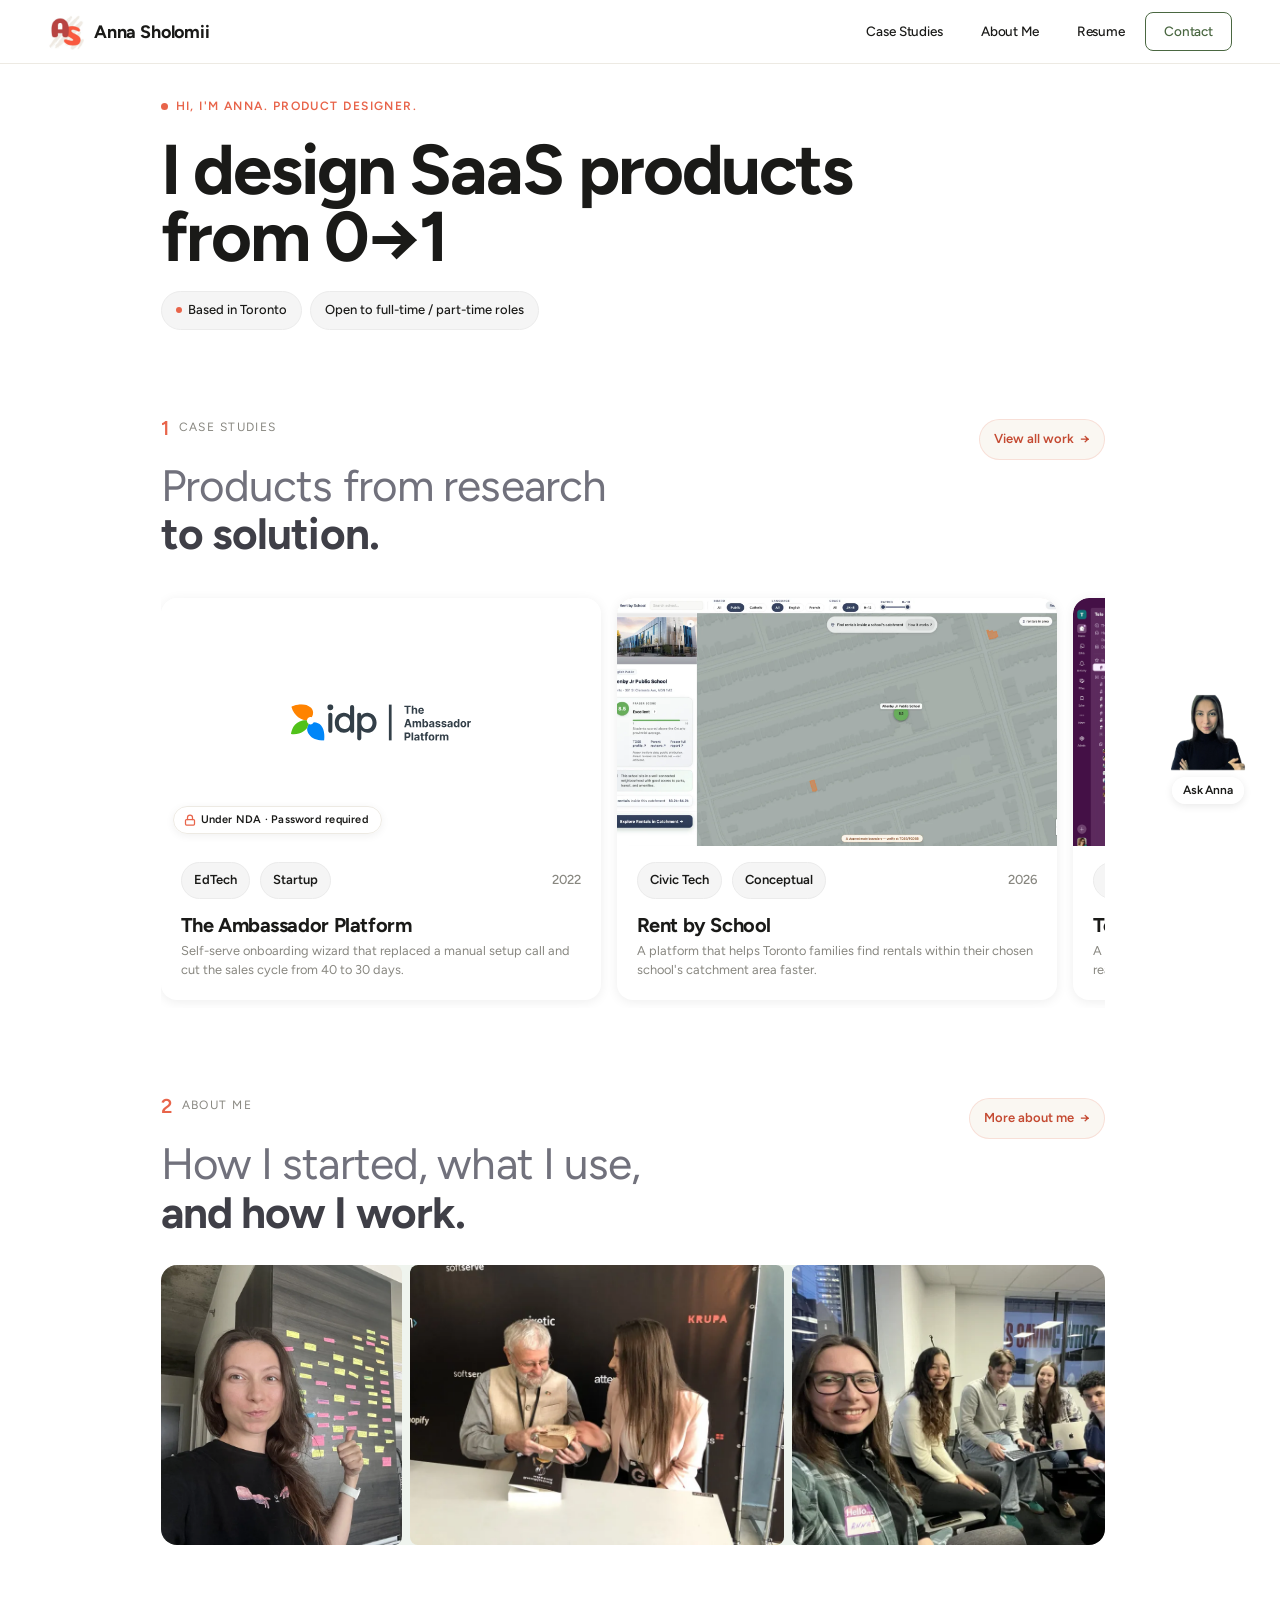
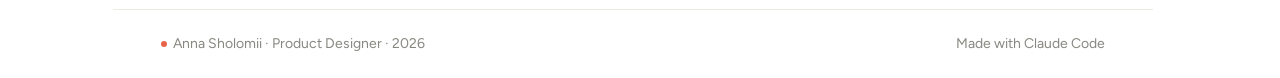
==== index.html @ 2d304713 "Ambassador video behind password (encrypted .enc); home heading tweaks; preview title casing" ====
<!DOCTYPE html>
<html lang="en">
<head>
<meta charset="UTF-8">
<meta name="viewport" content="width=device-width, initial-scale=1.0">
<title>Anna Sholomii - Product Designer</title>
<link rel="icon" type="image/png" href="/Logo_upd.webp?v=2" />
<link rel="apple-touch-icon" href="/Logo_upd.webp?v=2" />
<link href="https://fonts.googleapis.com/css2?family=Figtree:ital,wght@0,300;0,400;0,500;0,600;1,400&display=swap" rel="stylesheet">
<link rel="stylesheet" href="styles.css?v=87">
</head>
<body>

<nav class="nav">
  <a href="index.html" class="nav-name">
    <img src="/Logo_upd.webp?v=2" alt="AS" width="36" height="36" style="display:block;flex-shrink:0;border-radius:8px"> <span style="font-family:'Figtree',sans-serif;font-weight:700;font-size:1.125rem;color:var(--color-ink);letter-spacing:-.01em;line-height:1">Anna Sholomii</span>
  </a>
  <div class="nav-tabs" id="nav-tabs">
    <a href="work.html" class="tab-btn">Case Studies</a>
    <a href="about.html" class="tab-btn">About Me</a>
    <a href="resume.html" class="tab-btn">Resume</a>
    <a href="contact.html" class="tab-btn contact-btn">Contact</a>
  </div>
</nav>

<main class="home-main">
  <div class="home-hero">
    <div class="story-eyebrow"><span class="story-dot story-dot--pulse"></span>Hi, I'm Anna. Product Designer.</div>
    <h1 class="contact-heading">I design SaaS products<br><em>from 0→1</em></h1>
    <div class="story-tags home-hero-tags">
      <span class="story-tag"><span class="story-dot"></span>Based in Toronto</span>
      <span class="story-tag">Open to full-time / part-time roles</span>
    </div>
  </div>

  <!-- SECTION 01: SELECTED WORK -->
  <section class="home-section">
    <div class="home-section-head">
      <div class="home-section-intro">
        <div class="story-beat-num home-section-num">
          <span class="n">1</span>
          <span class="l">Case Studies</span>
        </div>
        <h2 class="home-section-h">Products from research<br><em>to solution.</em></h2>
      </div>
      <a href="work.html" class="cs-preview-more">View all work <span aria-hidden="true">→</span></a>
    </div>

    <div class="about-cs-scroll">
      <div class="about-cs-track">

          <a class="about-cs-card" href="ambassador-case-study.html">
            <div class="hcp-slide-img" style="background:#fff;display:flex;align-items:center;justify-content:center;padding:16px">
              <img src="/The%20Ambassador%20Platform%20logo.svg" alt="The Ambassador Platform" style="max-width:180px;width:100%;height:auto;display:block">
              <span class="cs-protected-badge" aria-label="Under NDA, password required">
                <svg width="12" height="12" viewBox="0 0 24 24" fill="none" stroke="currentColor" stroke-width="2.5" stroke-linecap="round" stroke-linejoin="round" aria-hidden="true"><rect x="3" y="11" width="18" height="11" rx="2" ry="2"/><path d="M7 11V7a5 5 0 0 1 10 0v4"/></svg>
                Under NDA · Password required
              </span>
              <div class="hcp-img-overlay"><span class="hcp-glass-btn"><svg width="11" height="11" viewBox="0 0 24 24" fill="none" stroke="currentColor" stroke-width="2.5" stroke-linecap="round" stroke-linejoin="round"><rect x="3" y="11" width="18" height="11" rx="2" ry="2"/><path d="M7 11V7a5 5 0 0 1 10 0v4"/></svg>Under NDA · Password required</span></div>
            </div>
            <div class="hcp-slide-info">
              <div class="cs-preview-tags"><span class="cs-preview-tag">EdTech</span><span class="cs-preview-tag">Startup</span><span class="cs-preview-tag cs-preview-tag--muted">2022</span></div>
              <h3 class="hcp-slide-title">The Ambassador Platform</h3>
              <p class="hcp-slide-desc">Self-serve onboarding wizard that replaced a manual setup call and cut the sales cycle from 40 to 30 days.</p>
            </div>
          </a>

          <a class="about-cs-card rbs-hover-card" href="schoolmap-case-study.html">
            <div class="hcp-slide-img">
              <img src="/Rent-by-school-preview.webp?v=2" alt="Rent by School" style="object-fit:cover;object-position:center top">
              <video class="rbs-hover-video" data-src="/Rent_by_School_app.mp4" muted loop playsinline preload="none"></video>
              <div class="hcp-img-overlay"><span class="hcp-glass-btn"><svg width="11" height="11" viewBox="0 0 24 24" fill="none" stroke="currentColor" stroke-width="2.5" stroke-linecap="round" stroke-linejoin="round"><path d="M5 12h14M12 5l7 7-7 7"/></svg>View case study</span></div>
            </div>
            <div class="hcp-slide-info">
              <div class="cs-preview-tags"><span class="cs-preview-tag">Civic Tech</span><span class="cs-preview-tag">Conceptual</span><span class="cs-preview-tag cs-preview-tag--muted">2026</span></div>
              <h3 class="hcp-slide-title">Rent by School</h3>
              <p class="hcp-slide-desc">A platform that helps Toronto families find rentals within their chosen school's catchment area faster.</p>
            </div>
          </a>

          <a class="about-cs-card" href="telo-case-study.html">
            <div class="hcp-slide-img">
              <img src="/Iteration%204%20-%20After%20-%20Give%20the%20ability%20to%20leave%20feedback%20with%20the%20comment.webp" alt="Telo">
              <div class="hcp-img-overlay"><span class="hcp-glass-btn"><svg width="11" height="11" viewBox="0 0 24 24" fill="none" stroke="currentColor" stroke-width="2.5" stroke-linecap="round" stroke-linejoin="round"><path d="M5 12h14M12 5l7 7-7 7"/></svg>View case study</span></div>
            </div>
            <div class="hcp-slide-info">
              <div class="cs-preview-tags"><span class="cs-preview-tag">B2B SaaS</span><span class="cs-preview-tag">Conceptual</span><span class="cs-preview-tag cs-preview-tag--muted">2026</span></div>
              <h3 class="hcp-slide-title">Telo</h3>
              <p class="hcp-slide-desc">A Slack-native alert that tells SaaS founders whether a metric drop is real and what to do next, reducing decision-making time.</p>
            </div>
          </a>

          <a class="about-cs-card" href="ambassador-case-study.html" aria-hidden="true" tabindex="-1">
            <div class="hcp-slide-img" style="background:#fff;display:flex;align-items:center;justify-content:center;padding:16px">
              <img src="/The%20Ambassador%20Platform%20logo.svg" alt="" aria-hidden="true" style="max-width:180px;width:100%;height:auto;display:block">
              <span class="cs-protected-badge" aria-hidden="true">
                <svg width="12" height="12" viewBox="0 0 24 24" fill="none" stroke="currentColor" stroke-width="2.5" stroke-linecap="round" stroke-linejoin="round"><rect x="3" y="11" width="18" height="11" rx="2" ry="2"/><path d="M7 11V7a5 5 0 0 1 10 0v4"/></svg>
                Under NDA · Password required
              </span>
              <div class="hcp-img-overlay"><span class="hcp-glass-btn"><svg width="11" height="11" viewBox="0 0 24 24" fill="none" stroke="currentColor" stroke-width="2.5" stroke-linecap="round" stroke-linejoin="round"><rect x="3" y="11" width="18" height="11" rx="2" ry="2"/><path d="M7 11V7a5 5 0 0 1 10 0v4"/></svg>Under NDA · Password required</span></div>
            </div>
            <div class="hcp-slide-info">
              <div class="cs-preview-tags"><span class="cs-preview-tag">EdTech</span><span class="cs-preview-tag">Startup</span><span class="cs-preview-tag cs-preview-tag--muted">2022</span></div>
              <h3 class="hcp-slide-title">The Ambassador Platform</h3>
              <p class="hcp-slide-desc">Self-serve onboarding wizard that replaced a manual setup call and cut the sales cycle from 40 to 30 days.</p>
            </div>
          </a>

          <a class="about-cs-card" href="schoolmap-case-study.html" aria-hidden="true" tabindex="-1">
            <div class="hcp-slide-img">
              <img src="/Rent-by-school-preview.webp?v=2" alt="" aria-hidden="true" style="object-fit:cover;object-position:center top">
              <div class="hcp-img-overlay"><span class="hcp-glass-btn"><svg width="11" height="11" viewBox="0 0 24 24" fill="none" stroke="currentColor" stroke-width="2.5" stroke-linecap="round" stroke-linejoin="round"><path d="M5 12h14M12 5l7 7-7 7"/></svg>View case study</span></div>
            </div>
            <div class="hcp-slide-info">
              <div class="cs-preview-tags"><span class="cs-preview-tag">Civic Tech</span><span class="cs-preview-tag">Conceptual</span><span class="cs-preview-tag cs-preview-tag--muted">2026</span></div>
              <h3 class="hcp-slide-title">Rent by School</h3>
              <p class="hcp-slide-desc">A platform that helps Toronto families find rentals within their chosen school's catchment area faster.</p>
            </div>
          </a>

          <a class="about-cs-card" href="telo-case-study.html" aria-hidden="true" tabindex="-1">
            <div class="hcp-slide-img">
              <img src="/Iteration%204%20-%20After%20-%20Give%20the%20ability%20to%20leave%20feedback%20with%20the%20comment.webp" alt="" aria-hidden="true">
              <div class="hcp-img-overlay"><span class="hcp-glass-btn"><svg width="11" height="11" viewBox="0 0 24 24" fill="none" stroke="currentColor" stroke-width="2.5" stroke-linecap="round" stroke-linejoin="round"><path d="M5 12h14M12 5l7 7-7 7"/></svg>View case study</span></div>
            </div>
            <div class="hcp-slide-info">
              <div class="cs-preview-tags"><span class="cs-preview-tag">B2B SaaS</span><span class="cs-preview-tag">Conceptual</span><span class="cs-preview-tag cs-preview-tag--muted">2026</span></div>
              <h3 class="hcp-slide-title">Telo</h3>
              <p class="hcp-slide-desc">A Slack-native alert that tells SaaS founders whether a metric drop is real and what to do next, reducing decision-making time.</p>
            </div>
          </a>

      </div>
    </div>
  </section>

  <!-- SECTION 02: ABOUT ME -->
  <section class="home-section home-section--anna">
    <div class="home-section-head">
      <div class="home-section-intro">
        <div class="story-beat-num home-section-num">
          <span class="n">2</span>
          <span class="l">About me</span>
        </div>
        <h2 class="home-section-h">How I started, what I use,<br><em>and how I work.</em></h2>
      </div>
      <a href="about.html" class="cs-preview-more">More about me <span aria-hidden="true">→</span></a>
    </div>
    <a class="home-anna-panel" href="about.html">
      <div class="anna-marquee-wrap">
        <div class="anna-marquee-track home-anna-track">
          <img src="About%20me%20section/design_process.webp" alt="" class="anna-marquee-img">
          <img src="About%20me%20section/with_don_norman.webp" alt="" class="anna-marquee-img">
          <img src="About%20me%20section/hackathon1.webp" alt="" class="anna-marquee-img">
          <img src="About%20me%20section/workshop1.webp" alt="" class="anna-marquee-img">
          <img src="About%20me%20section/hackathon2.webp" alt="" class="anna-marquee-img">
          <img src="About%20me%20section/hackathon3.webp" alt="" class="anna-marquee-img">
          <img src="About%20me%20section/hackathon4.webp" alt="" class="anna-marquee-img">
          <img src="About%20me%20section/design_process.webp" alt="" class="anna-marquee-img" aria-hidden="true">
          <img src="About%20me%20section/with_don_norman.webp" alt="" class="anna-marquee-img" aria-hidden="true">
          <img src="About%20me%20section/hackathon1.webp" alt="" class="anna-marquee-img" aria-hidden="true">
          <img src="About%20me%20section/workshop1.webp" alt="" class="anna-marquee-img" aria-hidden="true">
          <img src="About%20me%20section/hackathon2.webp" alt="" class="anna-marquee-img" aria-hidden="true">
          <img src="About%20me%20section/hackathon3.webp" alt="" class="anna-marquee-img" aria-hidden="true">
          <img src="About%20me%20section/hackathon4.webp" alt="" class="anna-marquee-img" aria-hidden="true">
        </div>
      </div>
    </a>
  </section>

</main>

<footer class="site-footer">
  <div class="footer-left">
    <span class="nav-name-dot" style="background:var(--color-coral)"></span>
    Anna Sholomii · Product Designer · 2026
  </div>
  <div>Made with Claude Code</div>
</footer>


<style>
#anna-bot{position:fixed;bottom:96px;right:32px;z-index:500;display:flex;flex-direction:column;align-items:flex-end;gap:10px}
.bot-trigger-wrap{display:flex;flex-direction:column;align-items:center;gap:5px;cursor:pointer}
.bot-ask-label{font-family:'Figtree',sans-serif;font-size:0.75rem;font-weight:600;color:var(--color-ink,#1A1A18);letter-spacing:-.01em;background:rgba(255,255,255,.88);-webkit-backdrop-filter:blur(6px);backdrop-filter:blur(6px);padding:3px 11px;border-radius:999px;box-shadow:0 2px 8px rgba(0,0,0,.09);white-space:nowrap}
.bot-trigger{width:80px;height:92px;border:none;cursor:pointer;box-shadow:none;transition:transform .2s;position:relative;flex-shrink:0;padding:0;background:transparent;display:flex;align-items:center;justify-content:center;overflow:visible}
.bot-trigger:hover{transform:scale(1.06);transform-origin:center bottom}
.bot-trigger img{width:80px;height:88px;object-fit:contain;object-position:center top;display:block;flex-shrink:0}
.bot-head img{object-fit:contain;object-position:center top}
.bot-tooltip{background:#1A1A18;color:#fff;font-family:'Figtree',sans-serif;font-size:0.875rem;font-weight:500;padding:9px 14px;border-radius:12px;white-space:nowrap;box-shadow:0 4px 16px rgba(0,0,0,.18);position:relative;opacity:0;transition:opacity .25s,transform .25s;pointer-events:none}
.bot-tooltip::after{content:'';position:absolute;right:18px;bottom:-6px;width:10px;height:10px;background:#1A1A18;clip-path:polygon(0 0,100% 0,50% 100%)}
.bot-tooltip.show{opacity:1;transform:translateY(-2px);pointer-events:auto;cursor:pointer}
.bot-panel{width:320px;background:#fff;border:1px solid #EDEAE3;border-radius:16px;box-shadow:0 8px 48px rgba(0,0,0,.12);display:none;flex-direction:column;overflow:hidden;transform:translateY(12px) scale(.97);opacity:0;pointer-events:none;transition:opacity .25s,transform .25s;max-height:520px}
.bot-panel.open{display:flex;opacity:1;transform:translateY(0) scale(1);pointer-events:all}
.bot-head{display:flex;align-items:center;gap:10px;padding:16px 18px;border-bottom:1px solid #EDEAE3;background:#FAF7F2}
.bot-head img{width:36px;height:36px;object-fit:contain;flex-shrink:0}
.bot-head-text{flex:1}
.bot-head-name{font-size:0.9375rem;font-weight:700;color:#1A1A18;letter-spacing:-.01em}
.bot-head-sub{font-size:0.75rem;color:#888780;margin-top:1px}
.bot-close{background:none;border:none;cursor:pointer;color:#888780;font-size:1.25rem;line-height:1;padding:4px;border-radius:8px;transition:background .15s}
.bot-close:hover{background:#EDEAE3;color:#1A1A18}
.bot-messages{flex:1;overflow-y:auto;padding:16px;display:flex;flex-direction:column;gap:10px;min-height:100px;max-height:260px}
.bot-msg{background:#FAF7F2;border:1px solid #EDEAE3;border-radius:12px 12px 12px 4px;padding:10px 13px;font-size:0.875rem;line-height:1.6;color:#1A1A18;animation:msgIn .2s ease}
.bot-msg b{color:#4A6741}
.bot-user-msg{background:#4A6741;color:#fff;border-radius:12px 12px 4px 12px;padding:10px 13px;font-size:0.875rem;line-height:1.6;align-self:flex-end;border:none}
@keyframes msgIn{from{opacity:0;transform:translateY(4px)}to{opacity:1;transform:none}}
.bot-chips{padding:0 16px 12px;display:flex;flex-direction:column;gap:6px}
.bot-chip{background:none;border:1px solid #EDEAE3;border-radius:8px;padding:8px 12px;font-family:'Figtree',sans-serif;font-size:0.875rem;font-weight:500;color:#1A1A18;cursor:pointer;text-align:left;transition:background .15s,border-color .15s;line-height:1.3}
.bot-chip:hover{background:#FAF7F2;border-color:#D4C5B0}
.bot-input-row{display:flex;gap:8px;padding:12px 16px;border-top:1px solid #EDEAE3;background:#FAF7F2}
.bot-input{flex:1;border:1px solid #EDEAE3;border-radius:8px;padding:8px 12px;font-family:'Figtree',sans-serif;font-size:0.875rem;color:#1A1A18;background:#fff;outline:none;transition:border-color .15s}
.bot-input:focus{border-color:#4A6741}
.bot-send{background:#4A6741;color:#fff;border:none;border-radius:8px;width:34px;height:34px;cursor:pointer;display:flex;align-items:center;justify-content:center;flex-shrink:0;transition:opacity .15s}
.bot-send:hover{opacity:.85}
</style>
<div id="anna-bot">
  <div class="bot-panel" id="bot-panel">
    <div class="bot-head">
      <img src="/anna-avatar-cutout.webp?v=4" alt="Anna">
      <div class="bot-head-text">
        <div class="bot-head-name">Ask Anna</div>
        <div class="bot-head-sub">About my work</div>
      </div>
      <button class="bot-close" onclick="closeBot()">&#215;</button>
    </div>
    <div class="bot-messages" id="bot-messages">
      <div class="bot-msg">Hi! I can answer questions about my work and process. Pick one below or type your own.</div>
    </div>
    <div class="bot-chips" id="bot-chips">
      <button class="bot-chip" onclick="ask(this.textContent)">Which case study should I start with?</button>
      <button class="bot-chip" onclick="ask(this.textContent)">What kind of work do you take on?</button>
      <button class="bot-chip" onclick="ask(this.textContent)">Are you available for hire?</button>
      <button class="bot-chip" onclick="ask(this.textContent)">How do you approach design?</button>
    </div>
    <div class="bot-input-row">
      <input class="bot-input" id="bot-input" placeholder="Ask anything&#x2026;" onkeydown="if(event.key===&#39;Enter&#39;)sendMsg()"/>
      <button class="bot-send" onclick="sendMsg()"><svg width="14" height="14" viewBox="0 0 24 24" fill="none" stroke="currentColor" stroke-width="2.5" stroke-linecap="round" stroke-linejoin="round"><line x1="22" y1="2" x2="11" y2="13"/><polygon points="22 2 15 22 11 13 2 9 22 2"/></svg></button>
    </div>
  </div>
  <div class="bot-trigger-wrap" onclick="toggleBot()">
    <button class="bot-trigger" aria-label="Ask Anna" style="pointer-events:none">
      <img src="/anna-avatar-cutout.webp?v=4" alt="Anna">
      
    </button>
    <span class="bot-ask-label">Ask Anna</span>
  </div>
</div>
<script>
(function(){
  var qa=[{k:["start","first","which case","begin","recommend"],a:"Start with <b>Rent by School</b> - civic tech I took from research through a working prototype, solo. <b>Telo</b> is a strong next read if B2B SaaS interests you: full process from discovery through solution. <b>The Ambassador Platform</b> is my longest shipped work - sole designer on a self-serve onboarding wizard that replaced manual setup calls and cut the sales cycle from 40 to 30 days."},{k:["kind of work","take on","what do you do","type of work","speciali"],a:"Product design end-to-end - discovery, research, interaction design, visual design, and sometimes front-end code. I work most often on B2B SaaS, though I've also done civic tech and EdTech. I care most about the point where a real problem becomes a real solution."},{k:["hire","available","open to","job","role","opportunity","work with"],a:"Yes - I'm actively looking for my next role. Product designer, ideally in a B2B SaaS team that cares about research and moves thoughtfully. The <b>contact page</b> is the best starting point, or anna.sholomii@gmail.com."},{k:["approach","process","how do you","method","design process","philosophy"],a:"Evidence-first. I start with real user behaviour - interviews, usage data, or existing research - before any solutions. Then I design, test, and iterate close to engineering. I keep process lean and decisions traceable back to something a real person said or did."}];
  var open=false;
  setTimeout(function(){
    if(!open&&!sessionStorage.getItem('bot-seen-index')){
    }
  },3500);
  window.toggleBot=function(){open?closeBot():openBot()};
  window.openBot=function(){
    open=true;
    document.getElementById('bot-panel').classList.add('open');
    sessionStorage.setItem('bot-seen-index','1');
    setTimeout(function(){document.getElementById('bot-input').focus()},300);
  };
  window.closeBot=function(){open=false;document.getElementById('bot-panel').classList.remove('open')};
  window.ask=function(q){
    addMsg(q,'user');
    document.getElementById('bot-chips').style.display='none';
    var found=null,ql=q.toLowerCase();
    for(var i=0;i<qa.length;i++){
      if(qa[i].k.some(function(k){return ql.indexOf(k)!==-1})){found=qa[i];break}
    }
    setTimeout(function(){
      addMsg(found?found.a:'That\'s outside what I have scripted - but happy to talk. Reach out at <b>anna.sholomii@gmail.com</b> or LinkedIn.','bot');
      setTimeout(function(){document.getElementById('bot-chips').style.display='flex'},600);
    },480);
  };
  window.sendMsg=function(){
    var inp=document.getElementById('bot-input'),val=inp.value.trim();
    if(!val)return;inp.value='';ask(val);
  };
  function addMsg(text,from){
    var msgs=document.getElementById('bot-messages'),div=document.createElement('div');
    div.className=from==='user'?'bot-user-msg':'bot-msg';
    div.innerHTML=text;msgs.appendChild(div);msgs.scrollTop=msgs.scrollHeight;
  }
})();
</script>
<script>
// Anna card typewriter
(function(){
  var el = document.getElementById('anna-tw');
  if(!el) return;
  var text = 'Hi there. I design products from 0 to 1 - research, interaction design, and a bit of code to tie it all together.';
  var i = 0;
  function type(){ if(i < text.length){ el.textContent += text[i++]; setTimeout(type, 38); } }
  setTimeout(type, 600);
})();
</script>
<script>(function(){
  document.querySelectorAll(".rbs-hover-card").forEach(function(card){
    var video=card.querySelector(".rbs-hover-video");
    if(!video)return;
    var loaded=false;
    card.addEventListener("mouseenter",function(){
      if(!loaded){video.src=video.dataset.src;loaded=true}
      video.currentTime=0;
      video.play().catch(function(){});
      video.classList.add("is-active");
    });
    card.addEventListener("mouseleave",function(){
      video.classList.remove("is-active");
      video.pause();
    });
  });
})();</script>
<nav class="bottom-nav" aria-label="Site navigation">
  <a href="index.html" class="bottom-nav-item active">
    <svg width="22" height="22" viewBox="0 0 24 24" fill="none" stroke="currentColor" stroke-width="2" stroke-linecap="round" stroke-linejoin="round"><path d="M3 9l9-7 9 7v11a2 2 0 0 1-2 2H5a2 2 0 0 1-2-2z"/><polyline points="9 22 9 12 15 12 15 22"/></svg>
    <span>Home</span>
  </a>
  <a href="work.html" class="bottom-nav-item">
    <svg width="22" height="22" viewBox="0 0 24 24" fill="none" stroke="currentColor" stroke-width="2" stroke-linecap="round" stroke-linejoin="round"><rect x="2" y="7" width="20" height="14" rx="2" ry="2"/><path d="M16 7V5a2 2 0 0 0-2-2h-4a2 2 0 0 0-2 2v2"/></svg>
    <span>Work</span>
  </a>
  <a href="about.html" class="bottom-nav-item">
    <svg width="22" height="22" viewBox="0 0 24 24" fill="none" stroke="currentColor" stroke-width="2" stroke-linecap="round" stroke-linejoin="round"><path d="M20 21v-2a4 4 0 0 0-4-4H8a4 4 0 0 0-4 4v2"/><circle cx="12" cy="7" r="4"/></svg>
    <span>About</span>
  </a>
  <a href="contact.html" class="bottom-nav-item">
    <svg width="22" height="22" viewBox="0 0 24 24" fill="none" stroke="currentColor" stroke-width="2" stroke-linecap="round" stroke-linejoin="round"><path d="M4 4h16c1.1 0 2 .9 2 2v12c0 1.1-.9 2-2 2H4c-1.1 0-2-.9-2-2V6c0-1.1.9-2 2-2z"/><polyline points="22,6 12,13 2,6"/></svg>
    <span>Contact</span>
  </a>
</nav>
<script>(function(){var l=0,n=document.querySelector(".bottom-nav");if(!n)return;window.addEventListener("scroll",function(){var y=window.scrollY;if(y>l+4)n.classList.add("nav-hidden");else if(y<l-4)n.classList.remove("nav-hidden");l=y},{passive:true})})();</script>
</body>
</html>
---- styles.css ----
*,*::before,*::after{box-sizing:border-box;margin:0;padding:0}
:root{
  --color-coral:#E8644A;--color-coral-dark:#C44A32;--color-coral-tint:#FADBD4;
  --color-ink:#1A1A18;--color-mute:#71717C;--color-stone:#888780;--color-linen:#EDEAE3;
  --color-cream:#FAF7F2;--color-white:#FFFFFF;
  --color-sage:#B5C4B1;--color-sage-dark:#4A6741;--color-sand:#D4C5B0;--color-lavender:#C5C0D4;
  --green:#1a7a3b;--wide:1040px
}
html{scroll-behavior:smooth;scrollbar-gutter:stable}
body{background:var(--color-white);color:var(--color-ink);font-family:'Figtree',sans-serif;font-size:1.125rem;line-height:1.75;-webkit-font-smoothing:antialiased}

/* ─── NAV ─── */
.nav{
  position:fixed;top:0;left:0;right:0;z-index:300;
  background:rgba(255,255,255,.96);-webkit-backdrop-filter:blur(12px);backdrop-filter:blur(12px);
  border-bottom:1px solid var(--color-linen);height:64px;
  display:flex;align-items:center;justify-content:space-between;
  padding:0 48px;
}
.nav-hamburger{
  display:none;flex-direction:column;justify-content:space-between;
  width:28px;height:20px;background:none;border:none;
  cursor:pointer;padding:0;flex-shrink:0;
}
.nav-hamburger span{
  display:block;height:2px;width:100%;
  background:var(--color-ink);border-radius:2px;
  transition:transform .2s,opacity .2s;
}
.nav-name{
  font-family:'Figtree',sans-serif;font-size:0.9375rem;font-weight:600;
  color:var(--color-ink);text-decoration:none;letter-spacing:-.01em;
  display:flex;align-items:center;gap:10px;
}
.nav-name-dot{
  width:6px;height:6px;border-radius:50%;background:var(--color-coral);
  display:inline-block;margin-bottom:1px;
}
.nav-tabs{display:flex;gap:2px;align-items:center}
.tab-btn{
  padding:8px 18px;border-radius:8px;font-size:0.8438rem;font-weight:500;
  color:var(--color-ink);background:none;border:none;cursor:pointer;
  transition:color .18s,background .18s;font-family:'Figtree',sans-serif;
  letter-spacing:-.01em;text-decoration:none;display:inline-flex;align-items:center;
}
.tab-btn:hover{color:var(--color-ink);background:rgba(255,255,255,.35)}
.tab-btn.active{color:var(--color-ink);background:rgba(255,255,255,.4)}
.tab-btn.contact-btn{
  color:var(--color-sage-dark);border:1.5px solid var(--color-sage-dark);
  padding:7px 18px;
}
.tab-btn.contact-btn:hover,.tab-btn.contact-btn.active{
  background:var(--color-sage-dark);color:var(--color-white);border-color:var(--color-sage-dark);
}

/* ─── MAIN ─── */
@keyframes pageFadeIn{from{opacity:0;transform:translateY(8px)}to{opacity:1;transform:none}}
main{padding-top:64px;min-height:100vh;animation:pageFadeIn .22s ease both}
.container{max-width:var(--wide);margin:0 auto;padding:0 48px}

/* ════════════════════════════════
   CASE STUDIES
════════════════════════════════ */
.work-intro{padding:72px 0 52px}
.work-heading{
  font-family:'Figtree',sans-serif;font-size:clamp(2.5rem,5.5vw,4.5rem);
  font-weight:700;line-height:0.95;letter-spacing:-.03em;color:var(--color-ink);
  margin-bottom:24px;
}
.work-heading em{color:var(--color-mute);font-style:normal}
.work-sub{font-size:1.0625rem;font-weight:400;color:var(--color-stone);line-height:1.75}

/* ════════════════════════════════
   INDEX - EDITORIAL SECTIONS
════════════════════════════════ */
.idx-section{padding:64px 0;border-top:1px solid var(--color-linen)}
.idx-section-head{display:flex;align-items:center;gap:10px;margin-bottom:32px}
.idx-label{font-size:0.75rem;font-weight:600;letter-spacing:.12em;text-transform:uppercase;color:var(--color-mute)}
.idx-count{font-size:0.6875rem;color:var(--color-stone);background:var(--color-linen);padding:2px 9px;border-radius:999px;font-weight:500}

.idx-cs-list{display:flex;flex-direction:column}
.idx-cs-row{display:grid;grid-template-columns:72px 1fr 160px 32px;gap:24px;align-items:center;padding:22px 0;border-bottom:1px solid var(--color-linen);text-decoration:none;transition:background .18s;border-radius:8px;margin:0 -16px;padding-left:16px;padding-right:16px}
.idx-cs-row:first-child{border-top:1px solid var(--color-linen)}
.idx-cs-row:hover{background:var(--color-cream)}
.idx-cs-year{font-size:0.8125rem;color:var(--color-stone);font-weight:400;white-space:nowrap}
.idx-cs-main{display:flex;flex-direction:column;gap:4px}
.idx-cs-title{font-size:1.0625rem;font-weight:600;color:var(--color-ink);letter-spacing:-.01em;line-height:1.2}
.idx-cs-desc{font-size:0.875rem;color:var(--color-stone);line-height:1.55}
.idx-cs-tags{font-size:0.75rem;color:var(--color-stone);text-align:right;line-height:1.5}
.idx-cs-arrow{font-size:1.125rem;color:var(--color-coral);text-align:center;transition:transform .2s cubic-bezier(.25,.46,.45,.94);display:flex;align-items:center;justify-content:center}
.idx-cs-row:hover .idx-cs-arrow{transform:translateX(4px)}

.idx-about-section{padding-bottom:80px}
.idx-about-body{display:flex;gap:24px;align-items:flex-start}
.idx-about-photo{width:60px;height:60px;border-radius:50%;object-fit:cover;object-position:50% 12%;flex-shrink:0}
.idx-about-text{display:flex;flex-direction:column;gap:16px}
.idx-about-bio{font-size:1rem;color:var(--color-stone);line-height:1.7;max-width:560px;margin:0}
.idx-about-links{display:flex;gap:28px;flex-wrap:wrap}
.idx-about-links a{font-size:0.9375rem;font-weight:600;color:var(--color-ink);text-decoration:none;transition:color .15s}
.idx-about-links a:hover{color:var(--color-coral)}

@media(max-width:700px){
  .idx-cs-row{grid-template-columns:56px 1fr 28px;gap:12px}
  .idx-cs-tags{display:none}
}

.cards-grid{display:grid;grid-template-columns:1fr;gap:40px;padding-bottom:96px}
.card--featured{grid-column:1/-1}
.card.card--featured{flex-direction:row}
.card--featured .card-thumb{width:44%;aspect-ratio:auto;min-height:240px;flex-shrink:0}
.card--featured .card-right{flex:1;display:flex;flex-direction:column;min-width:0}
.card--featured .card-body{padding:28px 32px 16px;flex:1;display:flex;flex-direction:column}
.card--featured .card-foot{padding:12px 32px 24px}
@media(max-width:700px){.card.card--featured{flex-direction:column}.card--featured .card-thumb{width:100%;min-height:200px}}
.card{
  border-radius:16px;overflow:hidden;
  background:var(--color-white);text-decoration:none;display:flex;flex-direction:column;
  box-shadow:0 2px 12px rgba(0,0,0,.06);
  transition:transform .3s cubic-bezier(.25,.46,.45,.94),box-shadow .3s;
  cursor:pointer;position:relative;
}
.card::before{
  content:'';position:absolute;inset:0;border-radius:inherit;pointer-events:none;
  opacity:0;transition:opacity .4s;z-index:2;
  background:radial-gradient(600px circle at var(--mouse-x,50%) var(--mouse-y,50%), rgba(232,100,74,.08), transparent 70%);
}
.card:hover::before{opacity:1}
.card:hover{transform:translateY(-8px);box-shadow:0 24px 64px rgba(0,0,0,.13);}
.card.locked{pointer-events:none}
.card-thumb{aspect-ratio:16/9;overflow:hidden;background:var(--color-cream);position:relative;flex-shrink:0;}
.card-thumb img{width:100%;height:100%;object-fit:cover;display:block;transition:transform .5s cubic-bezier(.25,.46,.45,.94);}
.card:hover .card-thumb img{transform:scale(1.07)}
.card-thumb-placeholder{
  width:100%;height:100%;display:flex;align-items:center;justify-content:center;
  background:linear-gradient(135deg,#f0ede8 0%,#e8e4de 100%);
  color:var(--color-stone);font-size:0.8125rem;letter-spacing:.06em;text-transform:uppercase;
  font-weight:500;gap:8px;flex-direction:column;
}
.card-thumb-placeholder svg{opacity:.3}
.card-thumb-ambassador{background:#fff;border-bottom:1px solid var(--color-linen)}
.ambassador-thumb-inner{width:100%;height:100%;display:flex;align-items:center;justify-content:center;padding:28px 32px;}
.ambassador-thumb-inner svg{width:100%;max-width:260px;height:auto;display:block}
.card-thumb-schoolmap{background:#eef5f0;border-bottom:1px solid var(--color-linen)}
.schoolmap-thumb-inner{width:100%;height:100%;display:flex;align-items:center;justify-content:center;padding:28px 32px;}
.schoolmap-thumb-inner svg{width:100%;max-width:280px;height:auto;display:block}
.card-overlay{
  position:absolute;inset:0;background:rgba(26,26,24,0);
  display:flex;align-items:center;justify-content:center;transition:background .22s;
}
.card:hover .card-overlay{background:rgba(26,26,24,.5)}
.card-overlay-cta{
  color:#fff;font-size:0.8125rem;font-weight:600;letter-spacing:.02em;
  opacity:0;transform:translateY(8px);
  transition:opacity .22s,transform .22s cubic-bezier(.25,.46,.45,.94);
  display:flex;align-items:center;gap:6px;
  background:rgba(255,255,255,.15);-webkit-backdrop-filter:blur(6px);backdrop-filter:blur(6px);
  padding:10px 20px;border-radius:8px;border:1px solid rgba(255,255,255,.25);
}
.card:hover .card-overlay-cta{opacity:1;transform:translateY(0)}
/* Protected case study - NDA + password cue (Ambassador previews) */
.cs-protected-badge{
  position:absolute;bottom:12px;left:12px;z-index:4;
  display:inline-flex;align-items:center;gap:5px;
  font-family:'Figtree',sans-serif;font-size:0.6875rem;font-weight:600;letter-spacing:.02em;line-height:1;
  color:var(--color-ink);
  background:rgba(255,255,255,.93);-webkit-backdrop-filter:blur(8px);backdrop-filter:blur(8px);
  border:1px solid var(--color-linen);border-radius:999px;
  padding:7px 12px 7px 10px;
  pointer-events:none;white-space:nowrap;
  box-shadow:0 2px 8px rgba(0,0,0,.06);
}
.cs-protected-badge svg{flex-shrink:0;color:var(--color-coral);stroke:var(--color-coral)}
.card-thumb .cs-protected-badge{bottom:14px;left:14px;z-index:2}
.cs-preview-viewport .cs-protected-badge{bottom:10px;left:10px}
.cs-badge{
  position:absolute;top:14px;right:14px;
  background:rgba(255,255,255,.9);-webkit-backdrop-filter:blur(4px);backdrop-filter:blur(4px);
  border:1px solid var(--color-linen);border-radius:999px;
  font-size:0.6875rem;font-weight:600;letter-spacing:.08em;text-transform:uppercase;
  color:var(--color-stone);padding:5px 12px;
}
.card-body{padding:24px 26px 16px;flex:1}
.card-tags{display:flex;align-items:center;gap:10px;margin-bottom:14px;flex-wrap:nowrap}
.card-tag{
  flex:0 0 auto;
  font-size:0.8125rem;font-weight:600;color:var(--color-ink);
  background:#F5F5F5;border:1px solid #EBEBEB;padding:6px 12px;border-radius:999px;
  white-space:nowrap;font-family:'Figtree',sans-serif;
}
.card-tag--muted{
  margin-left:auto;
  background:transparent;border:none;
  color:var(--color-stone);font-weight:500;
  padding:0;
}
.card-title{
  font-family:'Figtree',sans-serif;font-size:clamp(1.5rem,2.8vw,2.125rem);font-weight:700;
  color:var(--color-ink);margin-bottom:7px;line-height:1.05;letter-spacing:-.02em;
}
.card-desc{font-size:1.125rem;color:var(--color-stone);line-height:1.75}
.card-foot{
  padding:14px 26px 20px;border-top:1px solid var(--color-linen);
  display:flex;justify-content:space-between;align-items:center;margin-top:auto;
}
.card-year{font-size:0.8125rem;color:var(--color-stone)}
.card-arrow{
  display:inline-flex;align-items:center;gap:6px;
  font-size:0.875rem;font-weight:600;color:var(--color-coral);
  transition:gap .18s ease,color .2s ease;
}
.card:hover .card-arrow{gap:10px}
.card.locked .card-arrow{color:var(--color-stone)}

/* ════════════════════════════════
   ABOUT
════════════════════════════════ */
.about-header{padding:0}
.about-name{
  font-family:'Figtree',sans-serif;font-size:clamp(2.5rem,5.5vw,4.5rem);
  font-weight:700;line-height:0.98;letter-spacing:-.03em;
  color:var(--color-ink);margin-bottom:12px;
}
.about-name em{color:var(--color-mute);font-style:normal}
.about-approach{font-size:1.125rem;color:var(--color-stone);font-weight:400;margin:0 0 32px;letter-spacing:.01em}
.about-title{font-size:1.125rem;color:var(--color-stone);font-weight:400;margin-bottom:24px;letter-spacing:.01em}

/* About page sections */
.about-section{padding:64px 0}
.about-section:first-child{border-top:none;padding-top:96px}
.about-section-head{margin-bottom:48px;display:flex;align-items:center;gap:10px}
.about-section-title{font-family:'Figtree',sans-serif;font-size:clamp(1.75rem,3.5vw,2.75rem);font-weight:700;line-height:1.15;letter-spacing:-.02em;color:var(--color-ink);margin:0 0 40px}

/* About - story hero */
.story-hero{display:flex;gap:56px;align-items:flex-start;padding-top:0;margin-bottom:64px}
.story-hero-left{flex:1;min-width:0}
.story-eyebrow{display:flex;align-items:center;gap:8px;font-size:0.75rem;font-weight:600;letter-spacing:.12em;text-transform:uppercase;color:var(--color-coral);margin-bottom:28px}
.story-dot{width:7px;height:7px;border-radius:50%;background:var(--color-coral);flex-shrink:0;display:inline-block}
.story-dot--pulse{animation:storyPulse 2.6s ease-in-out infinite}
.story-hero-sub{font-size:1.125rem;color:var(--color-mute);line-height:1.75;max-width:480px;margin:28px 0 36px}
.story-tags{display:flex;gap:8px;flex-wrap:wrap;margin-top:36px}
.story-tag{display:inline-flex;align-items:center;gap:6px;font-size:0.8125rem;font-weight:500;color:var(--color-ink);background:#F5F5F5;border:1px solid #EBEBEB;padding:7px 14px;border-radius:999px}
.story-tag .story-dot{width:6px;height:6px}
.story-hero-photo{flex:0 0 300px;border-radius:16px;overflow:hidden}
.story-hero-photo img{width:100%;height:380px;object-fit:cover;display:block}

/* About - scroll cue */
.story-beat[id]{scroll-margin-top:108px}

/* About - numbered timeline beats */
.story-timeline{position:relative;padding-left:32px;margin-left:4px;display:flex;flex-direction:column;gap:96px}
.story-timeline-rail{position:absolute;left:0;top:10px;bottom:10px;width:2px;background:var(--color-linen);border-radius:2px}
.story-timeline-fill{position:absolute;top:0;left:0;width:100%;height:0;background:var(--color-coral);border-radius:2px;transition:height .1s linear}
.story-beat{position:relative}
.story-beat-node{position:absolute;left:-32px;top:2px;width:8px;height:28px;border-radius:4px;background:var(--color-linen);z-index:2;transition:background .4s ease}
.story-beat-node.is-active{background:var(--color-coral)}
.story-beat-num{display:flex;align-items:baseline;gap:14px;margin-bottom:24px;font-size:0.75rem;letter-spacing:.12em;text-transform:uppercase;color:var(--color-stone)}
.story-beat-num .l{line-height:1.45;max-width:16em}
.story-beat-num .n{font-family:'Figtree',sans-serif;font-size:1.25rem;font-weight:600;color:var(--color-coral);line-height:1;letter-spacing:normal;text-transform:none}
.story-beat-num .l{transition:color .3s ease,font-weight .3s ease}
.story-beat-num .l.is-active{color:var(--color-coral-dark);font-weight:700}
.story-beat-row{display:flex;align-items:flex-start;gap:56px}
.story-beat-row.reverse{flex-direction:row-reverse}
.story-beat-row--split{align-items:flex-start}
.story-beat--project .story-beat-num .l{white-space:nowrap;max-width:none}
.story-beat--project .story-beat-row--split{gap:clamp(64px,8vw,96px)}
.story-beat-text{flex:1;min-width:0;display:flex;flex-direction:column;gap:22px}
.story-beat-h,.home-section-h{
  font-family:'Figtree',sans-serif;font-size:clamp(1.75rem,3.5vw,2.75rem);font-weight:400;
  line-height:1.1;letter-spacing:-.02em;margin:0;color:var(--color-mute);
}
.story-beat-h{margin-bottom:32px}
.story-beat-h strong,.home-section-h em{color:#3F3F47;font-weight:700;font-style:normal}
.story-beat-row--split .story-beat-h{flex:1;margin:0}
.story-beat-row--split p{flex:1;margin:0;color:var(--color-mute);line-height:1.75;font-size:1.125rem}
.story-beat-text p{margin:0;color:var(--color-mute);line-height:1.75;font-size:1.125rem}
.story-beat-photo{flex:0 0 320px;border-radius:16px;overflow:hidden;position:relative;transition:transform .35s cubic-bezier(.25,.46,.45,.94),box-shadow .35s}
.story-beat-aside{flex:0 0 320px;min-width:0}
.story-beat-photo img{width:100%;height:320px;object-fit:cover;display:block}
.story-beat-photo:hover{transform:scale(1.12);z-index:5;box-shadow:0 16px 40px rgba(0,0,0,.18)}
.story-link{color:var(--color-coral);font-weight:600;border-bottom:2px solid rgba(232,100,74,.35)}
.story-link--sage{color:var(--color-sage-dark);border-bottom-color:rgba(74,103,65,.3)}
.story-link--noline{border-bottom:none}
.story-muted{color:var(--color-stone)}

/* About - impact callout (beat 02) */
.story-impact{background:#F5F5F5;border:1px solid #EBEBEB;border-radius:16px;padding:clamp(20px,3vw,28px);display:flex;flex-wrap:wrap;align-items:center;gap:clamp(20px,3vw,32px);margin-bottom:40px}
.story-beat-row--impact{align-items:flex-start;margin-top:0}
.story-beat-row--impact .story-impact{flex:0 0 320px;flex-direction:column;align-items:flex-start;flex-wrap:nowrap;margin-bottom:0;align-self:auto;display:flex;justify-content:flex-start}
.story-beat-row--impact .story-impact-label{width:100%;margin-bottom:6px}
.story-beat-row--impact .story-impact-stat{
  display:grid;grid-template-columns:auto 1fr;grid-template-rows:auto auto;
  align-items:baseline;column-gap:2px;margin-bottom:8px;line-height:1;
}
.story-beat-row--impact .story-impact-tilde{
  grid-row:1;grid-column:1;
  font-family:'Figtree',sans-serif;font-weight:700;
  font-size:clamp(2.5rem,5.5vw,4rem);line-height:.9;
  color:var(--color-sage-dark);letter-spacing:-.03em;
}
.story-beat-row--impact .story-impact-num{
  grid-row:1;grid-column:2;margin-bottom:0;line-height:.9;
}
.story-beat-row--impact .story-impact-unit{
  grid-row:2;grid-column:2;margin-left:0;margin-top:2px;display:block;line-height:1.1;
}
.story-beat-row--impact .story-impact p{flex:none;width:100%;margin-top:0}
.story-beat-row--impact .story-beat-text{flex:1;min-width:0}
.story-impact-label{font-size:0.75rem;font-weight:600;letter-spacing:.12em;text-transform:uppercase;color:var(--color-sage-dark);margin-bottom:8px}
.story-impact-num{font-family:'Figtree',sans-serif;font-weight:700;font-size:clamp(2.5rem,5.5vw,4rem);line-height:.92;color:var(--color-sage-dark);letter-spacing:-.03em}
.story-impact-unit{font-size:clamp(1.25rem,2.5vw,1.75rem);font-weight:600;letter-spacing:-.01em;margin-left:6px;vertical-align:baseline}
.story-impact p{flex:1 1 240px;margin:0;font-size:1.125rem;line-height:1.75;color:var(--color-mute)}
.story-beat>p{color:var(--color-mute);font-size:1.125rem;line-height:1.75;margin:0}

.story-impact--meaningful{display:flex;align-items:baseline;gap:14px;flex-wrap:wrap;background:none;border-radius:0;padding:0;border-left:3px solid var(--color-sage-dark);padding-left:20px;margin-bottom:28px}
.story-impact--meaningful .story-impact-num{font-size:clamp(2.25rem,4.5vw,3.25rem)}
.story-impact--meaningful .story-impact-unit{margin-left:8px;font-weight:500;color:var(--color-stone)}
.story-impact--meaningful .story-impact-label{margin-bottom:0;font-size:0.7rem}

/* About - feature photo + badge (beat 03) */
.story-feature-photo{position:relative;flex:1.05 1 320px;min-width:280px;aspect-ratio:5/4;border-radius:16px;overflow:hidden;margin:0;transition:transform .35s cubic-bezier(.25,.46,.45,.94),box-shadow .35s}
.story-feature-photo img{width:100%;height:100%;object-fit:cover;display:block}
.story-feature-photo:hover{transform:scale(1.1);z-index:5;box-shadow:0 16px 40px rgba(0,0,0,.18)}
.story-badge{position:absolute;left:14px;bottom:14px;display:inline-flex;align-items:center;gap:8px;background:rgba(255,255,255,.9);font-size:0.8125rem;font-weight:600;color:var(--color-ink);padding:9px 14px;border-radius:999px}
.story-gallery{display:grid;grid-template-columns:repeat(auto-fit,minmax(150px,1fr));gap:14px}
.story-gallery-item{aspect-ratio:1/1;border-radius:16px;overflow:hidden;position:relative;transition:transform .35s cubic-bezier(.25,.46,.45,.94),box-shadow .35s}
.story-gallery-item img{width:100%;height:100%;object-fit:cover;display:block}
.story-gallery-item:hover{z-index:5;box-shadow:0 16px 40px rgba(0,0,0,.2)}
.story-tilt-1{transform:rotate(-1.4deg)}
.story-tilt-2{transform:rotate(1.2deg)}
.story-tilt-3{transform:rotate(-0.8deg)}
.story-tilt-4{transform:rotate(1.6deg)}
.story-tilt-5{transform:rotate(-1.1deg)}
.story-tilt-1:hover{transform:rotate(-1.4deg) scale(1.22)}
.story-tilt-2:hover{transform:rotate(1.2deg) scale(1.22)}
.story-tilt-3:hover{transform:rotate(-0.8deg) scale(1.22)}
.story-tilt-4:hover{transform:rotate(1.6deg) scale(1.22)}
.story-tilt-5:hover{transform:rotate(-1.1deg) scale(1.22)}
.story-tilt-1 img,.story-tilt-3 img,.story-tilt-4 img{object-position:left center}

/* About - photo pair (beat 04) */
.story-pair{display:grid;grid-template-columns:repeat(auto-fit,minmax(150px,1fr));gap:16px;flex:1.3 1 340px;min-width:280px}
.story-pair-item{border-radius:16px;overflow:hidden;position:relative;transition:transform .35s cubic-bezier(.25,.46,.45,.94),box-shadow .35s}
.story-pair-item img{width:100%;height:100%;object-fit:cover;display:block}
.story-pair-item:hover{transform:scale(1.12);z-index:5;box-shadow:0 16px 40px rgba(0,0,0,.18)}
.story-pair-item--bottom{aspect-ratio:3/4;align-self:flex-end}
.story-pair-item--top{aspect-ratio:4/3;align-self:flex-start}

/* About - story closing */
.story-closing{text-align:center;padding:96px 0 48px;display:flex;flex-direction:column;align-items:center;gap:32px}
.story-closing-text{font-family:'Figtree',sans-serif;font-size:clamp(1.5rem,3vw,2.25rem);font-weight:500;line-height:1.25;letter-spacing:-.02em;color:var(--color-stone);margin:0}
.story-closing-text strong{color:var(--color-ink);font-weight:700}
.story-closing-cta{display:inline-flex;align-items:center;gap:8px;background:var(--color-coral);color:#fff;font-size:0.9375rem;font-weight:600;padding:12px 22px;border-radius:999px;text-decoration:none;transition:background .15s}
.story-closing-cta:hover{background:var(--color-coral-dark)}

/* About - principles (3-card) */
.story-principle-cards{display:grid;grid-template-columns:repeat(auto-fit,minmax(260px,1fr));gap:24px}
.story-principle-card{border-radius:16px;padding:clamp(28px,4vw,40px);display:flex;flex-direction:column;align-items:flex-start;min-height:240px}
.story-principle-num{font-family:'Figtree',sans-serif;font-weight:700;font-size:1.625rem;margin-bottom:24px}
.story-principle-card h3{font-family:'Figtree',sans-serif;font-weight:700;font-size:1.25rem;line-height:1.25;letter-spacing:-.01em;color:var(--color-ink);margin:0 0 14px}
.story-principle-card p{margin:0;font-size:0.9375rem;line-height:1.7;color:var(--color-ink)}
.story-principle-card--lavender{background:#EEEDF5}
.story-principle-card--lavender .story-principle-num{color:#8A82B0}
.story-principle-card--sage{background:#EFF4EE}
.story-principle-card--sage .story-principle-num{color:var(--color-sage-dark)}
.story-principle-card--sand{background:#F2EBE0}
.story-principle-card--sand .story-principle-num{color:#B8967A}

/* About - reveal-on-scroll motion */
.story-reveal{opacity:0;transform:translateY(28px);transition:opacity .8s cubic-bezier(.22,1,.36,1),transform .8s cubic-bezier(.22,1,.36,1);will-change:opacity,transform}
.story-reveal.is-in{opacity:1;transform:none}
@keyframes storyPulse{0%,100%{transform:scale(1);opacity:1}50%{transform:scale(1.6);opacity:.4}}
@media (prefers-reduced-motion: reduce){
  .story-reveal{opacity:1;transform:none;transition:none}
  .story-dot--pulse{animation:none}
}

/* Anna card - give more room for the buttons in content area */
.home-card--anna .home-card-preview{bottom:168px}

/* Anna card buttons */
.anna-card-btns{display:flex;gap:6px;margin-top:10px}
.anna-card-btn{
  background:rgba(255,255,255,.65);-webkit-backdrop-filter:blur(4px);backdrop-filter:blur(4px);
  border:1px solid rgba(0,0,0,.1);padding:6px 14px;border-radius:999px;
  font-size:0.75rem;font-weight:600;color:var(--color-ink);
  text-decoration:none;transition:background .15s;
  font-family:'Figtree',sans-serif;letter-spacing:-.01em;
}
.anna-card-btn:hover{background:rgba(255,255,255,.92)}
.about-links-row{display:flex;gap:0;flex-wrap:wrap;border-top:1px solid var(--color-linen)}
.about-link{
  display:flex;align-items:center;gap:10px;font-size:1rem;font-weight:500;
  color:var(--color-stone);text-decoration:none;transition:color .15s;
  padding:12px 20px 12px 0;border-bottom:1px solid var(--color-linen);margin-right:20px;
}
.about-link:hover{color:var(--color-coral)}
.about-link svg{flex-shrink:0;opacity:.5}
.about-gallery{display:grid;grid-template-columns:repeat(3,1fr);grid-auto-rows:200px;gap:8px;margin:40px 0 56px}
.about-marquee{ margin:56px 0 72px; }
.about-marquee .anna-marquee-track{align-items:center;gap:10px}
.about-marquee .anna-marquee-img{
  width:auto;height:320px;
  object-fit:unset;object-position:center center;
  border-radius:12px;
  transition:transform .3s cubic-bezier(.25,.46,.45,.94),box-shadow .3s;
}
.about-marquee .anna-marquee-img:hover{
  transform:scale(1.08);
  box-shadow:0 12px 32px rgba(0,0,0,.18);
  position:relative;z-index:2;
}
.about-gallery img{
  width:100%;height:100%;
  object-fit:cover;object-position:center top;display:block;border-radius:8px;
  transition:transform .35s cubic-bezier(.25,.46,.45,.94),box-shadow .35s;
  box-shadow:0 2px 8px rgba(0,0,0,.08);
}
.about-gallery img:hover{
  transform:translateY(-6px) scale(1.02);
  box-shadow:0 14px 36px rgba(0,0,0,.14);
  position:relative;z-index:2;
}
@media(max-width:600px){.about-gallery{grid-template-columns:repeat(2,1fr);grid-auto-rows:150px}}
.defines-block{padding-top:48px;border-top:1px solid var(--color-linen)}
.defines-block-header{margin-bottom:28px}
.defines-block-header h2{font-family:'Figtree',sans-serif;font-size:clamp(1.75rem,3.5vw,2.75rem);font-weight:700;line-height:1.1;letter-spacing:-.02em;color:var(--color-ink);margin:0 0 8px}
.defines-subtitle{font-size:1.3125rem;color:var(--color-stone);margin:0;line-height:1.65;max-width:520px}
.about-section--principles .about-section-head,
.about-section--principles .defines-list{max-width:75%}
.defines-list{display:flex;flex-direction:column;gap:16px}
.defines-item{border-radius:16px;border:1px solid var(--color-linen);background:var(--color-white);padding:24px 26px;display:flex;flex-direction:row;align-items:flex-start;gap:20px}
.defines-icon{width:56px;height:56px;border-radius:50%;display:flex;align-items:center;justify-content:center;flex-shrink:0}
.defines-item-text{display:flex;flex-direction:column;gap:8px;flex:1}
.defines-item-title{font-size:1.25rem;font-weight:600;color:var(--color-ink);margin:0;line-height:1.25;letter-spacing:-.01em}
.defines-item-body{font-size:1.125rem;color:var(--color-stone);line-height:1.75;margin:0}

/* Platform cards - Ambassador Platform scope, About page */
.platform-grid{display:grid;grid-template-columns:1fr 1fr;gap:16px;margin-top:8px}
.platform-card{border-radius:16px;border:1px solid var(--color-linen);background:var(--color-white);padding:26px 26px 22px;position:relative}
.platform-card-n{font-family:'Figtree',sans-serif;font-size:2.25rem;color:var(--color-linen);line-height:1;margin-bottom:10px}
.platform-card-title{font-size:1.0625rem;font-weight:600;color:var(--color-ink);margin-bottom:8px}
.platform-card-desc{font-size:0.9375rem;color:var(--color-stone);line-height:1.7;margin-bottom:0}
.platform-bullets{margin-top:14px;padding:0;list-style:none;display:flex;flex-direction:column;gap:7px}
.platform-bullets li{font-size:0.875rem;color:var(--color-stone);line-height:1.6;padding-left:16px;position:relative}
.platform-bullets li::before{content:'';position:absolute;left:0;top:9px;width:5px;height:5px;border-radius:50%;background:var(--color-coral);flex-shrink:0}
.platform-stat{display:inline-flex;align-items:center;gap:6px;margin-top:14px;padding:6px 12px;border-radius:999px;background:var(--color-cream);font-size:0.75rem;font-weight:600;color:var(--color-ink)}
.platform-stat::before{content:'↑';font-size:0.75rem}
.platform-link{display:inline-flex;align-items:center;gap:5px;margin-top:14px;font-size:0.8125rem;font-weight:600;color:var(--color-coral-dark);text-decoration:none}
.platform-link:hover{text-decoration:underline}

/* ════════════════════════════════
   RESUME
════════════════════════════════ */
.resume-action-cards{grid-template-columns:repeat(2,1fr);margin-bottom:16px}
.resume-skills-cards{margin-bottom:56px}
.resume-skill-card{cursor:default}
.resume-skill-card:hover{transform:none;box-shadow:none;background:#F5F5F5}
.resume-skill-card .contact-card-value{font-size:0.9375rem;font-weight:400;line-height:1.6;color:var(--color-mute)}
.resume-section{margin-bottom:56px;padding-top:8px}
.resume-section-label{
  display:block;margin-bottom:28px;
  padding-bottom:12px;border-bottom:1px solid var(--color-linen);
}
.resume-entry{display:grid;grid-template-columns:180px 1fr;gap:24px;margin-bottom:36px}
.resume-entry:last-child{margin-bottom:0}
.resume-date{font-size:0.8125rem;color:var(--color-stone);padding-top:4px;line-height:1.5}
.resume-role{font-family:'Figtree',sans-serif;font-size:1.125rem;font-weight:600;color:var(--color-ink);margin-bottom:4px;letter-spacing:-.01em}
.resume-company{font-size:0.9375rem;color:var(--color-ink);font-weight:500;margin-bottom:4px}
.resume-company-note{font-size:0.875rem;color:var(--color-stone);font-weight:400}
.resume-company-muted{color:var(--color-stone) !important;font-weight:400}
.resume-context{font-size:1rem;color:var(--color-stone);margin-bottom:12px;line-height:1.6}
.resume-bullets{margin:0;padding-left:18px;display:flex;flex-direction:column;gap:10px}
.resume-bullets li{font-size:1rem;color:var(--color-stone);line-height:1.75}

/* ════════════════════════════════
   CONTACT
════════════════════════════════ */
.contact-wrap2{padding:96px 0 120px;max-width:880px}
.contact-eyebrow{font-size:0.6875rem;letter-spacing:.14em;text-transform:uppercase;color:var(--color-coral);margin-bottom:20px;font-weight:600;}
.contact-heading{
  font-family:'Figtree',sans-serif;font-size:clamp(2.5rem,5.5vw,4.5rem);
  font-weight:700;line-height:0.95;letter-spacing:-.03em;color:var(--color-ink);margin-bottom:20px;
}
.contact-heading em{color:var(--color-ink);font-style:normal}
.contact-body{font-size:1.125rem;color:var(--color-stone);line-height:1.75;margin-bottom:40px;max-width:560px}
.contact-cards{display:grid;grid-template-columns:repeat(3,1fr);gap:16px}
.contact-card{
  display:flex;flex-direction:column;gap:14px;
  background:#F5F5F5;border:1px solid #EBEBEB;border-radius:16px;padding:28px 24px;
  text-decoration:none;color:var(--color-ink);
  transition:transform .2s,box-shadow .2s;
}
.contact-card:hover{transform:translateY(-3px);box-shadow:0 12px 32px rgba(0,0,0,.08);background:#F5F5F5}
.contact-card-label{font-size:0.6875rem;letter-spacing:.1em;text-transform:uppercase;color:var(--color-stone);font-weight:600}
.contact-card-value{font-size:1.0625rem;font-weight:700;color:var(--color-ink);letter-spacing:-.01em;word-break:break-word}
.contact-card-cta{
  display:inline-flex;align-items:center;gap:6px;
  font-size:0.875rem;font-weight:600;color:var(--color-coral);
  margin-top:auto;transition:gap .18s ease,color .2s ease;
}
.contact-card:hover .contact-card-cta{color:var(--color-coral-dark);gap:10px}

/* ─── FOOTER ─── */
.site-footer{
  border-top:1px solid var(--color-linen);padding:24px 48px;
  display:flex;justify-content:space-between;align-items:center;
  font-size:0.8125rem;color:var(--color-stone);
}
.site-footer{max-width:var(--wide);margin:0 auto;padding:22px 48px;display:flex;justify-content:space-between;align-items:center;border-top:1px solid var(--color-linen);font-size:0.875rem;color:var(--color-stone)}
.footer-left{display:flex;align-items:center;gap:6px}


/* ════════════════════════════════
   HOME - FULL-SCREEN CARD GRID
════════════════════════════════ */
main.home-main{
  padding-top:64px;
  display:flex;flex-direction:column;
  animation:pageFadeIn .22s ease both;
}

/* Hero */
.home-hero{
  flex-shrink:0;
  width:100%;max-width:var(--wide);
  margin-left:auto;margin-right:auto;
  padding:32px 48px 24px;
}
.home-hero .story-eyebrow{margin-bottom:20px}
.home-hero .story-tags{margin-top:20px;margin-bottom:0}
.home-hero .contact-body{margin-bottom:0;max-width:560px}
.home-greeting{
  font-family:'Figtree',sans-serif;
  font-size:clamp(0.75rem,1vw,0.875rem);
  font-weight:500;letter-spacing:.04em;text-transform:uppercase;
  color:var(--color-stone);margin:0 0 10px;
}
.home-statement{
  font-family:'Figtree',sans-serif;
  font-size:clamp(2.125rem,4.7vw,3.85rem);
  font-weight:700;line-height:0.95;letter-spacing:-.035em;
  color:var(--color-ink);margin:0;max-width:none;
}
.home-statement em{color:var(--color-coral);font-style:italic}
.home-hero-role{
  font-family:'Figtree',sans-serif;
  font-size:clamp(0.8125rem,1.1vw,1rem);font-weight:500;
  color:var(--color-stone);letter-spacing:.01em;
  margin:14px 0 3px;
}
.home-hero-tag{
  font-family:'Figtree',sans-serif;
  font-size:clamp(0.8125rem,1.1vw,1rem);font-weight:400;
  color:var(--color-stone);margin:0;min-height:1.4em;
}
.tw-cursor{
  color:var(--color-coral);font-weight:300;
  animation:tw-blink .65s steps(1) infinite;
}
@keyframes tw-blink{50%{opacity:0}}

/* Hero CTAs */
.home-hero-ctas{display:flex;gap:12px;margin-top:24px;flex-wrap:wrap}
.home-cta{
  display:inline-flex;align-items:center;gap:8px;
  font-family:'Figtree',sans-serif;font-size:0.9375rem;font-weight:600;
  padding:13px 24px;border-radius:999px;text-decoration:none;
  transition:background .15s,color .15s,border-color .15s,transform .15s;
}
.home-cta--primary{background:var(--color-coral);color:#fff}
.home-cta--primary:hover{background:var(--color-coral-dark);transform:translateY(-1px)}
.home-cta--ghost{background:transparent;color:var(--color-ink);border:1.5px solid var(--color-linen)}
.home-cta--ghost:hover{background:var(--color-cream);border-color:var(--color-stone)}

/* Running line marquee */
.home-marquee{
  width:100%;overflow:hidden;border-top:1px solid var(--color-linen);border-bottom:1px solid var(--color-linen);
  background:var(--color-cream);padding:16px 0;margin-top:36px;flex-shrink:0;
}
.home-marquee-track{display:flex;align-items:center;gap:14px;width:max-content;animation:home-marquee-scroll 32s linear infinite}
.home-marquee:hover .home-marquee-track{animation-play-state:paused}
.home-marquee-item{font-family:'Figtree',sans-serif;font-size:0.8125rem;font-weight:600;letter-spacing:.04em;text-transform:uppercase;color:var(--color-stone);white-space:nowrap}
.home-marquee-dot{color:var(--color-coral);font-size:0.5rem}
@keyframes home-marquee-scroll{0%{transform:translateX(0)}100%{transform:translateX(-50%)}}

/* Vertical home sections */
.home-section{width:100%;max-width:var(--wide);margin:0 auto;padding:64px 48px}
.home-section-head{
  display:flex;align-items:flex-start;justify-content:space-between;
  flex-wrap:nowrap;gap:16px;margin-bottom:32px;
}
.home-section-intro{display:flex;flex-direction:column;align-items:flex-start;gap:0;max-width:640px}
.home-section-num{margin-bottom:24px;align-items:center;gap:10px}
.home-section-h em{color:#3F3F47;font-weight:700;font-style:normal}
.home-section-head .cs-preview-more{flex-shrink:0;margin-top:0.15em}
.home-section--anna .home-section-head{margin-bottom:28px}
.home-section-desc{font-size:1.0625rem;color:var(--color-stone);line-height:1.7;max-width:560px;margin:0}
.home-about-desc{display:flex;flex-direction:column;gap:16px;max-width:560px;margin:0 0 36px}
.home-about-desc p{font-size:1.0625rem;color:var(--color-mute);line-height:1.75;margin:0}
.home-about-desc strong{color:var(--color-ink);font-weight:600}

/* Case studies preview - browser window cards */
.cs-preview-grid{
  display:grid;grid-template-columns:repeat(2,1fr);gap:var(--home-col-gap,24px);width:100%;
}
.cs-preview-card{
  display:flex;flex-direction:column;border-radius:16px;overflow:hidden;
  background:#fff;border:1px solid rgba(0,0,0,.07);
  box-shadow:0 2px 5px rgba(24,22,20,.05);text-decoration:none;color:var(--color-ink);
  transition:transform .28s cubic-bezier(.2,.7,.2,1),box-shadow .28s cubic-bezier(.2,.7,.2,1),border-color .25s ease;
}
.cs-preview-card:hover{
  transform:translateY(-7px);
  box-shadow:0 30px 60px -24px rgba(24,22,20,.45);
  border-color:#EBEBEB;
}
.cs-preview-card:hover .cs-preview-visual,
.cs-preview-card:hover .cs-preview-visual--telo,
.cs-preview-card:hover .cs-preview-visual--rbs,
.cs-preview-card:hover .cs-preview-visual--ambassador{background:#F5F5F5}
.cs-preview-visual{
  position:relative;height:min(404px,42vw);min-height:260px;
  padding:26px 28px 0;display:flex;align-items:flex-end;overflow:hidden;
  background:#F5F5F5;
  transition:background .25s ease;
}
.cs-preview-visual--telo{background:#F5F5F5}
.cs-preview-visual--rbs{background:#F5F5F5}
.cs-preview-visual--ambassador{background:#F5F5F5}
.cs-preview-label{
  position:absolute;top:22px;right:22px;
  font:600 0.6875rem/1 ui-monospace,Menlo,monospace;letter-spacing:.12em;
  color:var(--color-stone);text-transform:uppercase;opacity:.75;
}
.cs-preview-shot{
  width:100%;border-radius:12px 12px 0 0;background:#fff;
  box-shadow:0 18px 40px -16px rgba(0,0,0,.2);overflow:hidden;
}
.cs-preview-chrome{
  display:flex;align-items:center;gap:7px;padding:11px 14px;
  background:#3A3A3A;border-bottom:1px solid rgba(0,0,0,.28);position:relative;z-index:2;
}
.cs-preview-dot{width:9px;height:9px;border-radius:50%;flex-shrink:0}
.cs-preview-dot--red{background:#FF5F57}
.cs-preview-dot--yellow{background:#FFBD2E}
.cs-preview-dot--green{background:#28C840}
.cs-preview-url{
  margin-left:9px;flex:1;max-width:200px;height:16px;border-radius:4px;
  background:rgba(255,255,255,.1);
}
.cs-preview-hint{
  margin-left:auto;display:inline-flex;align-items:center;gap:5px;
  font:600 0.625rem/1 ui-monospace,Menlo,monospace;letter-spacing:.08em;color:rgba(255,255,255,.38);
  transition:opacity .35s ease;
}
.cs-preview-card:hover .cs-preview-hint{opacity:0}
.cs-preview-viewport{
  position:relative;height:300px;overflow:hidden;background:#fff;
}
.cs-preview-img{
  width:100%;height:100%;object-fit:cover;object-position:top center;display:block;
}
.cs-preview-viewport--logo{
  display:flex;align-items:center;justify-content:center;padding:32px 24px;
}
.cs-preview-img--logo{
  width:auto;height:auto;max-width:72%;max-height:80%;
  object-fit:contain;object-position:center;
}
.cs-preview-frame-wrap{width:100%;height:100%;overflow:hidden}
.cs-preview-frame{
  border:0;display:block;pointer-events:none;
  transform-origin:0 0;background:#fff;
}
.cs-preview-body{padding:24px 26px 26px}
.cs-preview-tags{display:flex;align-items:center;gap:10px;margin-bottom:14px;flex-wrap:nowrap}
.cs-preview-tag{
  flex:0 0 auto;
  font-size:0.8125rem;font-weight:600;color:var(--color-ink);
  background:#F5F5F5;border:1px solid #EBEBEB;padding:6px 12px;border-radius:999px;
  white-space:nowrap;
}
.cs-preview-tag--muted{
  margin-left:auto;
  background:transparent;border:none;
  color:var(--color-stone);font-weight:500;
  padding:0;
}
.cs-preview-title-row{
  display:flex;align-items:center;justify-content:space-between;gap:14px;margin-bottom:10px;
}
.cs-preview-name{
  font-family:'Figtree',sans-serif;font-size:clamp(1.375rem,2.5vw,1.75rem);
  font-weight:700;letter-spacing:-.02em;color:var(--color-ink);margin:0;
}
.cs-preview-arrow{
  flex:none;display:flex;align-items:center;justify-content:center;
  width:38px;height:38px;border-radius:50%;background:var(--color-coral);color:#fff;
  font-size:1.125rem;transition:transform .28s cubic-bezier(.2,.7,.2,1);
}
.cs-preview-card:hover .cs-preview-arrow{transform:translate(3px,-3px)}
.cs-preview-desc{
  font-size:0.9375rem;line-height:1.5;color:var(--color-stone);margin:0 0 16px;
}
.cs-preview-pills{display:flex;flex-wrap:wrap;gap:8px}
.cs-preview-pill{
  font-size:0.75rem;font-weight:600;color:var(--color-ink);
  border:1px solid rgba(0,0,0,.13);padding:6px 10px;border-radius:999px;
}
.cs-preview-more{
  display:inline-flex;align-items:center;gap:6px;flex-shrink:0;
  padding:8px 14px;border-radius:999px;
  font-family:'Figtree',sans-serif;font-size:0.8125rem;font-weight:600;
  color:var(--color-coral-dark);text-decoration:none;
  background:var(--color-cream);border:1px solid rgba(232,100,74,.16);
  transition:background .2s ease,border-color .2s ease,color .2s ease,gap .18s ease;
  box-shadow:none;
}
.cs-preview-more:hover{
  background:var(--color-coral-tint);border-color:rgba(232,100,74,.28);
  color:var(--color-coral);gap:9px;
}

@media(prefers-reduced-motion:reduce){
  .cs-preview-card,.cs-preview-arrow,.cs-preview-hint{transition:none}
  .cs-preview-card:hover{transform:none}
}

/* Browser preview - work page featured cards */
.card-thumb:has(.cs-preview-visual){
  aspect-ratio:auto;background:transparent;overflow:hidden;
}
.card-thumb .cs-preview-visual{
  height:100%;min-height:280px;width:100%;
  padding:20px 20px 0;display:flex;align-items:flex-end;
}
.card-thumb .cs-preview-shot{width:100%;border-radius:8px 8px 0 0}
.card-thumb .cs-preview-viewport{height:min(240px,28vw);min-height:180px}
.card-thumb .cs-preview-visual--ambassador{background:#fff}
.card:hover .cs-preview-frame-wrap{transform:none}

/* Browser preview - carousel cards (homepage + about) */
.about-cs-card .cs-preview-visual{
  height:220px;min-height:0;padding:14px 14px 0;flex-shrink:0;
}
.about-cs-card .cs-preview-shot{border-radius:8px 8px 0 0}
.about-cs-card .cs-preview-viewport{height:160px}
.about-cs-card .cs-preview-visual--ambassador{background:#fff}
.about-cs-card:hover .cs-preview-hint{opacity:0}

/* About me - slow single-line photo marquee */
.home-section--anna{padding-top:24px}
.home-anna-panel{
  display:block;background:#EFF4EE;border-radius:16px;
  padding:0;overflow:hidden;text-decoration:none;
  height:280px;
}
.home-anna-panel .anna-marquee-wrap{height:100%;width:100%}
.home-anna-panel .home-anna-track{
  align-items:stretch;height:100%;gap:8px;
  animation:home-anna-scroll 80s linear infinite;
}
.home-anna-panel .anna-marquee-img{
  height:100%;width:auto;object-fit:cover;object-position:center top;
  flex-shrink:0;border-radius:8px;
}
.home-anna-panel:hover .home-anna-track{animation-play-state:paused}
@keyframes home-anna-scroll{
  0%{transform:translateX(0)}
  100%{transform:translateX(-50%)}
}

/* Grid */
.home-grid{
  flex:0 0 auto;min-height:0;
  display:grid;grid-template-columns:repeat(2,1fr);
  gap:10px;
  width:100%;max-width:var(--wide);
  margin-left:auto;margin-right:auto;
  padding:0 48px 32px;
}

/* Card base */
.home-card{
  position:relative;display:flex;flex-direction:column;
  justify-content:flex-end;padding:28px 32px;overflow:hidden;
  text-decoration:none;color:var(--color-ink);cursor:pointer;
  border-radius:16px;transition:none;height:520px;
  /* Fix Safari overflow:hidden not clipping transformed children */
  -webkit-mask-image:-webkit-radial-gradient(white,black);
  transform:translateZ(0);
}
.home-card--work  { background:#EEEDF5; }
.home-card--anna  {
  background:#EFF4EE;
  padding:0;
}
.home-card--anna .anna-marquee-wrap{
  position:absolute;top:28px;left:24px;right:24px;bottom:154px;
  overflow:hidden;
  -webkit-mask-image:linear-gradient(to right,transparent 0,black 24px,black calc(100% - 24px),transparent 100%);
  mask-image:linear-gradient(to right,transparent 0,black 24px,black calc(100% - 24px),transparent 100%);
}
.home-card--anna .anna-marquee-track{
  align-items:flex-start;height:100%;gap:8px;
}
.home-card--anna .anna-marquee-img{
  height:100%;width:auto;border-radius:8px;flex-shrink:0;
}
.home-card--anna .anna-flex-spacer{ flex:0; }
.anna-intro{
  margin:12px 0 0;flex-shrink:0;padding:0 32px;
}
.anna-intro-name{
  font-family:'Figtree',sans-serif;font-size:0.875rem;font-weight:600;
  color:var(--color-ink);margin:0 0 1px;
}
.anna-intro-role{
  font-family:'Figtree',sans-serif;font-size:0.75rem;font-weight:400;
  color:var(--color-stone);margin:0 0 8px;
}
.anna-intro-text{
  font-family:'Figtree',sans-serif;font-size:0.8125rem;line-height:1.5;
  color:var(--color-ink);margin:0;min-height:3.6em;
}
.anna-flex-spacer{ flex:1; }
.anna-card-bottom{
  flex-shrink:0;padding:0 32px 28px;
}
.anna-card-label .home-card-num{ display:block; }
.anna-card-label .home-card-title{ margin:2px 0 2px; }
.anna-card-label .home-card-desc{ margin:0; }
.anna-card-btns{ display:flex;flex-direction:row;gap:8px;flex-shrink:0;padding:0 32px 12px; }
.home-card--principles{ background:#EDEAE3; }

/* Preview area - sits above the content block */
.home-card-preview{
  position:absolute;top:0;left:0;right:0;
  bottom:158px;
  display:flex;flex-direction:column;align-items:center;
  justify-content:center;gap:10px;padding:24px 28px;
  pointer-events:none;
}

/* Work card - carousel needs pointer events */
.home-card--work .home-card-preview{ pointer-events:auto; }

/* Card content block */
.home-card-content{
  position:relative;z-index:2;
  display:flex;flex-direction:column;gap:5px;
}
.home-card-num{
  font-size:0.625rem;font-weight:700;letter-spacing:.14em;
  text-transform:uppercase;color:var(--color-stone);margin-bottom:5px;
}
.home-card-title{
  font-family:'Figtree',sans-serif;
  font-size:clamp(1.375rem,2.2vw,1.75rem);font-weight:700;
  color:var(--color-ink);letter-spacing:-.02em;line-height:1.1;margin:0;
}
.home-card-desc{
  font-size:0.875rem;color:var(--color-stone);line-height:1.6;margin:0;
}
.home-card-cta{
  display:inline-flex;align-items:center;margin-top:14px;
  background:var(--color-ink);color:#fff;
  font-size:0.75rem;font-weight:600;letter-spacing:.01em;
  padding:8px 16px;border-radius:999px;width:fit-content;
  transition:background .2s,transform .15s;
}
.home-card:hover .home-card-cta{ background:var(--color-coral); }
.home-card--work .home-card-content{ cursor:pointer; }
.home-card--work .home-card-cta{ pointer-events:none; color:#fff; }

/* ── Case study deck carousel (home work card) ── */
.home-card--work .home-card-preview{
  top:28px;
  align-items:center;justify-content:center;
  padding:32px 24px 20px;
}
.hcp-deck{
  width:100%;max-width:300px;display:flex;flex-direction:column;align-items:center;gap:6px;
}
/* Grid stack - all slides occupy same cell, z-index controls depth */
.hcp-deck-cards{
  display:grid;grid-template-areas:'card';
  width:100%;padding-top:6px;
}
.hcp-slide{
  grid-area:card;
  display:flex;flex-direction:column;
  background:#fff;border-radius:16px;
  box-shadow:0 6px 24px rgba(0,0,0,.10);
  overflow:hidden;position:relative;
  transition:transform .45s cubic-bezier(.25,.46,.45,.94),
             opacity .45s ease,
             box-shadow .2s ease;
}
/* Depth positions */
.hcp-slide.pos-front{
  transform:translateX(0) scale(1);
  z-index:3;pointer-events:auto;cursor:pointer;
  box-shadow:0 10px 36px rgba(0,0,0,.14);
}
.hcp-slide.pos-mid{
  transform:translateX(18px) scale(0.95);
  z-index:2;pointer-events:none;opacity:0.88;
}
.hcp-slide.pos-back{
  transform:translateX(34px) scale(0.90);
  z-index:1;pointer-events:none;
  filter:brightness(0.97);opacity:0.72;
}
.hcp-slide.pos-front:hover{
  transform:translateY(-3px) scale(1);
  box-shadow:0 16px 44px rgba(0,0,0,.18);
}
/* Image pane */
.hcp-slide-img{
  width:100%;overflow:hidden;background:var(--color-linen);
  aspect-ratio:16/9;position:relative;flex-shrink:0;
}
.hcp-slide-img img{
  width:100%;height:100%;object-fit:cover;object-position:top center;
  display:block;transition:transform .4s ease;
}
.hcp-slide.pos-front:hover .hcp-slide-img img{transform:scale(1.04)}
/* Text pane */
.hcp-slide-info{
  padding:8px 16px 10px;
  display:flex;flex-direction:column;gap:4px;
}
.hcp-slide-tags{display:flex;gap:5px;align-items:center;flex-wrap:wrap}
.hcp-slide-tag{
  font-size:0.6875rem;font-weight:600;letter-spacing:.01em;
  background:#F5F5F5;border:1px solid #EBEBEB;color:var(--color-ink);
  padding:3px 9px;border-radius:999px;
}
.hcp-slide-tag--muted{
  background:transparent;color:var(--color-stone);
  font-weight:400;padding-left:2px;
}
.hcp-slide-title{
  font-family:'Figtree',sans-serif;font-size:1.25rem;font-weight:700;
  color:var(--color-ink);letter-spacing:-.02em;line-height:1.2;margin:0;
}
.hcp-slide-desc{
  font-size:0.8rem;color:var(--color-stone);line-height:1.55;margin:0;
}
.hcp-slide-cta{
  display:inline-flex;align-items:center;margin-top:2px;
  background:var(--color-ink);color:#fff;font-size:0.75rem;font-weight:600;
  padding:7px 14px;border-radius:999px;width:fit-content;
  transition:background .18s;
}
.hcp-slide.pos-front:hover .hcp-slide-cta{background:var(--color-coral)}

/* ── Anna profile card ── */
.hcp-profile-card{
  display:flex;flex-direction:row;align-items:center;gap:18px;
  background:#fff;border-radius:16px;padding:18px 20px;
  box-shadow:0 8px 28px rgba(0,0,0,.1);width:100%;
}
.hcp-profile-img{
  width:64px;height:64px;border-radius:50%;
  object-fit:cover;object-position:50% 12%;
  flex-shrink:0;border:2.5px solid var(--color-linen);
}
.hcp-profile-body{
  display:flex;flex-direction:column;gap:4px;
}
.hcp-profile-name{
  font-size:1rem;font-weight:700;color:var(--color-ink);
  letter-spacing:-.01em;line-height:1.2;
}
.hcp-profile-role{
  font-size:0.8125rem;color:var(--color-stone);
}
.hcp-profile-chips{
  display:flex;gap:5px;flex-wrap:wrap;margin-top:4px;
}
.hcp-profile-chips span{
  font-size:0.6875rem;font-weight:600;
  background:var(--color-linen);color:var(--color-ink);
  padding:3px 9px;border-radius:999px;
}


/* ── Deck slide glass overlay (home card) ── */
.hcp-img-overlay{
  position:absolute;inset:0;background:rgba(26,26,24,0);
  display:flex;align-items:center;justify-content:center;
  transition:background .22s;
}
.hcp-slide.pos-front:hover .hcp-img-overlay{background:rgba(26,26,24,.45)}
.hcp-img-overlay .hcp-glass-btn{
  color:#fff;font-size:0.75rem;font-weight:600;letter-spacing:.02em;
  opacity:0;transform:translateY(7px);
  transition:opacity .22s,transform .22s cubic-bezier(.25,.46,.45,.94);
  display:flex;align-items:center;gap:5px;
  background:rgba(255,255,255,.15);-webkit-backdrop-filter:blur(6px);backdrop-filter:blur(6px);
  padding:8px 15px;border-radius:8px;border:1px solid rgba(255,255,255,.25);
  pointer-events:none;
}
.hcp-slide.pos-front:hover .hcp-img-overlay .hcp-glass-btn{opacity:1;transform:translateY(0)}

/* Preview cards + work panel — hover overlay (Explore case studies pattern) */
.cs-preview-viewport .hcp-img-overlay,
.cs-idx-panel-img > .hcp-img-overlay{
  position:absolute;inset:0;z-index:3;
  display:flex;align-items:center;justify-content:center;
  background:rgba(26,26,24,0);transition:background .22s;pointer-events:none;
}
.cs-preview-card:hover .cs-preview-viewport .hcp-img-overlay,
.cs-idx-panel:hover .cs-idx-panel-img > .hcp-img-overlay{background:rgba(26,26,24,.45)}
.cs-preview-viewport .hcp-glass-btn,
.cs-idx-panel-img > .hcp-glass-btn{
  opacity:0;transform:translateY(7px);
  transition:opacity .22s,transform .22s cubic-bezier(.25,.46,.45,.94);
}
.cs-preview-card:hover .cs-preview-viewport .hcp-glass-btn,
.cs-idx-panel:hover .cs-idx-panel-img > .hcp-glass-btn{opacity:1;transform:translateY(0)}

/* ── Deck nav prev/next buttons ── */
.hcp-nav{
  display:flex;align-items:center;justify-content:center;
  gap:8px;padding:12px 2px 0;width:100%;
}
.hcp-nav-btn{
  width:28px;height:28px;border-radius:50%;
  border:1.5px solid rgba(0,0,0,.1);
  background:rgba(255,255,255,.75);-webkit-backdrop-filter:blur(6px);backdrop-filter:blur(6px);
  cursor:pointer;display:flex;align-items:center;justify-content:center;
  transition:background .15s,transform .1s,border-color .15s;
  color:var(--color-ink);padding:0;flex-shrink:0;
}
.hcp-nav-btn:hover{background:rgba(255,255,255,.95);border-color:rgba(0,0,0,.2);transform:scale(1.08)}
.hcp-nav-btn:active{transform:scale(.92)}

/* ── Anna card horizontal photo marquee ── */
.anna-marquee-wrap{
  width:100%;overflow:hidden;
}
.anna-marquee-track{
  display:flex;gap:4px;
  width:max-content;
  animation:anna-scroll 28s linear infinite;
}
.anna-marquee-wrap:hover .anna-marquee-track{ animation-play-state:paused; }
.anna-marquee-img{
  width:120px;height:150px;
  object-fit:cover;object-position:center top;
  flex-shrink:0;display:block;
}
@keyframes anna-scroll{
  0%  { transform:translateX(0); }
  100%{ transform:translateX(-50%); }
}
.hcp-anna-center{
  display:flex;flex-direction:column;align-items:center;
  position:relative;z-index:2;
}
.hcp-anna-photo{
  width:112px;height:112px;border-radius:50%;
  object-fit:cover;object-position:50% 12%;
  border:3px solid rgba(255,255,255,.9);
  box-shadow:0 8px 28px rgba(0,0,0,.15);
  transition:transform .35s cubic-bezier(.25,.46,.45,.94);
}
.home-card--anna:hover .hcp-anna-photo{transform:scale(1.05)}
.hcp-anna-label{
  margin-top:10px;font-size:0.9375rem;font-weight:700;
  color:var(--color-ink);letter-spacing:-.01em;text-align:center;
}
.hcp-anna-sub{font-size:0.8125rem;color:var(--color-stone);margin-top:2px;text-align:center}
.hcp-anna-bio{
  font-size:0.8rem;color:var(--color-stone);line-height:1.55;
  text-align:center;max-width:210px;margin:10px 0 0;
  opacity:1;transform:translateY(0);
  transition:opacity .22s ease,transform .22s ease;
}
.home-card--anna:hover .hcp-anna-bio{opacity:0;transform:translateY(6px)}

/* SVG arrows - hidden until hover */
.hcp-anna-arrows{
  position:absolute;inset:0;width:100%;height:100%;pointer-events:none;z-index:1;
  opacity:0;transition:opacity .3s ease .25s;
}
.home-card--anna:hover .hcp-anna-arrows{opacity:1}

/* Satellite photos - hidden, pulled toward center; fan out on hover */
.hcp-anna-sat{
  position:absolute;z-index:2;pointer-events:none;
  opacity:0;transition:opacity .35s ease, transform .45s cubic-bezier(.25,.46,.45,.94);
}
.hcp-anna-sat-inner{
  display:flex;flex-direction:column;align-items:center;gap:5px;
}
.hcp-anna-sat img{
  width:84px;height:84px;border-radius:12px;object-fit:cover;object-position:center top;
  border:2.5px solid rgba(255,255,255,.9);box-shadow:0 4px 16px rgba(0,0,0,.13);
}
.hcp-anna-sat-label{
  font-size:0.6875rem;font-style:italic;font-weight:400;color:var(--color-stone);
  text-align:center;max-width:96px;line-height:1.3;
  background:rgba(255,255,255,.88);-webkit-backdrop-filter:blur(4px);backdrop-filter:blur(4px);
  padding:4px 9px;border-radius:8px;
  box-shadow:0 2px 8px rgba(0,0,0,.07);
}
/* Default: pulled inward toward center */
.hcp-anna-sat-1{top:12%;left:6%;transform:translate(44px,32px) scale(0.65);transition-delay:0s}
.hcp-anna-sat-2{top:12%;right:6%;transform:translate(-44px,32px) scale(0.65);transition-delay:.07s}
.hcp-anna-sat-3{bottom:10%;left:calc(50% - 42px);transform:translate(0,-40px) scale(0.65);transition-delay:.14s}
/* Hover: fan out to positions, above glass overlay */
.home-card--anna:hover .hcp-anna-sat{opacity:1;transform:translate(0,0) scale(1);z-index:12}
/* Float animation on inner wrapper */
.hcp-anna-sat-1 .hcp-anna-sat-inner{animation:hcp-float-a 3.4s ease-in-out infinite alternate}
.hcp-anna-sat-2 .hcp-anna-sat-inner{animation:hcp-float-b 2.9s ease-in-out infinite alternate}
.hcp-anna-sat-3 .hcp-anna-sat-inner{animation:hcp-float-c 3.7s ease-in-out infinite alternate}

/* Glass overlay for Anna card hover */
.hcp-anna-glass-overlay{
  position:absolute;inset:0;border-radius:16px 16px 0 0;
  background:rgba(26,26,24,0);
  display:flex;align-items:center;justify-content:center;
  transition:background .22s;pointer-events:none;
  z-index:10;
}
.home-card--anna:hover .hcp-anna-glass-overlay{background:rgba(26,26,24,.18)}
.hcp-anna-glass-btn{
  color:#fff;font-size:0.8125rem;font-weight:600;letter-spacing:.02em;
  opacity:0;transform:translateY(8px);
  transition:opacity .22s,transform .22s cubic-bezier(.25,.46,.45,.94);
  display:flex;align-items:center;gap:6px;
  background:rgba(255,255,255,.15);-webkit-backdrop-filter:blur(6px);backdrop-filter:blur(6px);
  padding:10px 20px;border-radius:8px;border:1px solid rgba(255,255,255,.25);
}
.home-card--anna:hover .hcp-anna-glass-btn{opacity:1;transform:translateY(0)}

/* ── Floating principles chips ── */
.hcp-float-area{
  position:relative;width:100%;flex:1;min-height:0;
}
.hcp-float-chip{
  position:absolute;
  background:rgba(255,255,255,.8);-webkit-backdrop-filter:blur(10px);backdrop-filter:blur(10px);
  border:1px solid rgba(255,255,255,.65);border-radius:999px;
  padding:10px 20px;font-size:0.875rem;font-weight:600;
  color:var(--color-ink);white-space:nowrap;
  box-shadow:0 6px 20px rgba(0,0,0,.1);
}
.hcp-float-1{top:18%;left:8%;animation:hcp-float-a 3.0s ease-in-out infinite alternate}
.hcp-float-2{top:44%;left:18%;animation:hcp-float-b 3.6s ease-in-out infinite alternate}
.hcp-float-3{top:70%;left:6%;animation:hcp-float-c 2.8s ease-in-out infinite alternate}
@keyframes hcp-float-a{from{transform:translateY(0) rotate(-1.5deg)}to{transform:translateY(-10px) rotate(1deg)}}
@keyframes hcp-float-b{from{transform:translateY(0) rotate(1deg)}to{transform:translateY(-8px) rotate(-1.5deg)}}
@keyframes hcp-float-c{from{transform:translateY(0) rotate(-2deg)}to{transform:translateY(-12px) rotate(.5deg)}}

@media(max-width:900px){
  main.home-main{ height:auto;overflow:auto; }
  .home-hero{ padding:24px 20px 16px; }
  .home-statement{ font-size:clamp(1.75rem,8vw,2.5rem); }
  .home-section{ padding:40px 20px; }
  .home-section-head{gap:12px;margin-bottom:24px}
  .home-section-head .cs-preview-more{margin-top:0}
  .cs-preview-grid{grid-template-columns:1fr;gap:20px}
  .cs-preview-visual{height:min(360px,72vw);min-height:240px;padding:20px 20px 0}
  .cs-preview-viewport{height:240px}
  .about-cs-scroll .cs-preview-card{width:min(440px,88vw)}
  .about-cs-scroll .cs-preview-visual{height:min(260px,52vw);min-height:200px;padding:16px 18px 0}
  .about-cs-scroll .cs-preview-viewport{height:180px}
  .home-anna-panel{height:220px}
  .home-grid{ grid-template-columns:1fr;gap:12px;padding:0 20px 32px; }
  .home-card--work .home-card-preview{ top:20px; }
  .home-card--anna .anna-marquee-wrap{ top:20px; }
  .home-card{ height:auto;min-height:240px; }
  .home-card-preview{ bottom:110px; }
  .hcp-deck{ max-width:none; }
}
@media(max-width:600px){
  .home-card--work{ min-height:460px; }
  .home-card--anna{ min-height:460px; }
  .hcp-nav{ display:none; }
}

/* ─── ABOUT CS DECK ─── */
.about-hcp-deck{max-width:560px}

/* ─── ABOUT CS SCROLL ─── */
.about-cs-scroll{overflow:hidden;margin:0}
.about-cs-track{
  display:flex;gap:16px;
  width:max-content;
  padding:8px 0;
  animation:about-cs-anim 22s linear infinite;
}
.about-cs-scroll:hover .about-cs-track{animation-play-state:paused}
@keyframes about-cs-anim{
  0%{transform:translateX(0)}
  100%{transform:translateX(-50%)}
}
/* Browser preview cards inside the homepage carousel */
.about-cs-scroll .cs-preview-card{
  width:440px;flex-shrink:0;
}
.about-cs-scroll .cs-preview-visual{
  height:280px;min-height:240px;padding:20px 22px 0;
}
.about-cs-scroll .cs-preview-viewport{height:220px}
.about-cs-scroll .cs-preview-name{
  font-size:1.25rem;margin-bottom:8px;
}
.about-cs-scroll .cs-preview-desc{
  font-size:0.875rem;margin-bottom:12px;
}
.about-cs-scroll .cs-preview-body{padding:18px 22px 22px}
/* Rent by School - screen recording on hover (about + work pages) */
.rbs-hover-video{position:absolute;inset:0;width:100%;height:100%;object-fit:cover;opacity:0;transition:opacity .25s ease;pointer-events:none}
.rbs-hover-video.is-active{opacity:1}

.about-cs-card{
  width:440px;flex-shrink:0;
  background:var(--color-white);
  border-radius:16px;
  box-shadow:0 2px 12px rgba(0,0,0,.07);
  text-decoration:none;
  display:flex;flex-direction:column;
  overflow:hidden;
  transition:transform .3s cubic-bezier(.25,.46,.45,.94),box-shadow .3s;
}
.about-cs-card:hover{transform:translateY(-6px);box-shadow:0 20px 52px rgba(0,0,0,.13)}
.about-cs-card:hover .hcp-img-overlay{background:rgba(26,26,24,.45)}
.about-cs-card:hover .hcp-img-overlay .hcp-glass-btn{opacity:1;transform:translateY(0)}
.about-cs-card:hover .hcp-slide-img img{transform:scale(1.04)}
.about-cs-card .hcp-slide-img{border-radius:16px 16px 0 0}
.about-cs-card .cs-preview-tags{margin-bottom:10px}
.about-cs-card .hcp-slide-info{padding:16px 20px 20px}

/* ─── BOTTOM NAV ─── */
.bottom-nav{display:none}

/* ─── RESPONSIVE ─── */
@media(max-width:900px){
  .nav{padding:0 20px}
  .container{padding:0 20px}
  .about-section--principles .about-section-head,
  .about-section--principles .defines-list{max-width:100%}
  .story-hero{flex-direction:column;gap:32px;padding-top:0;margin-bottom:48px}
  .story-hero-photo{flex:0 0 auto;width:100%}
  .story-hero-photo img{height:260px}
  .story-timeline{padding-left:20px;margin-left:0;gap:64px}
  .story-timeline-rail{left:-4px}
  .story-beat-node{left:-24px}
  .story-beat-row,.story-beat-row.reverse,.story-beat-row--split,.story-beat-row--impact{flex-direction:column;align-items:flex-start;gap:18px}
  .story-beat-row--impact .story-impact{flex:0 0 auto;width:100%}
  .story-beat-photo,.story-feature-photo{flex:0 0 auto;width:100%}
  .story-beat-aside{display:none}
  .story-beat-photo img{height:220px}
  .story-feature-photo{aspect-ratio:4/3}
  .story-pair-item--bottom,.story-pair-item--top{align-self:auto}
  .story-impact{flex-direction:column;align-items:flex-start;gap:12px}
  .story-impact p{flex:none}
  .site-footer{padding:22px 20px}
  .cards-grid{grid-template-columns:1fr}
  .platform-grid{grid-template-columns:1fr}
  .contact-cards{grid-template-columns:1fr;gap:12px}
  .resume-action-cards{grid-template-columns:1fr}
  .resume-entry{grid-template-columns:1fr;gap:6px}
  .nav-tabs{gap:0}
  .tab-btn{padding:7px 12px;font-size:0.8125rem}
  .work-intro{padding:48px 0 36px}
}
@media(max-width:600px){
  /* ── Top nav: logo only ── */
  .nav-hamburger{display:none!important}
  .nav-name span{display:none}
  .nav-tabs{display:none!important}

  /* ── Bottom tab bar ── */
  .bottom-nav{
    display:flex;
    position:fixed;bottom:0;left:0;right:0;z-index:400;
    background:rgba(255,255,255,.96);
    -webkit-backdrop-filter:blur(20px);backdrop-filter:blur(20px);
    border-top:1px solid var(--color-linen);
    height:48px;
    padding-bottom:env(safe-area-inset-bottom);
    justify-content:space-around;align-items:center;
    transition:transform .3s cubic-bezier(.4,0,.2,1);
  }
  .bottom-nav.nav-hidden{
    transform:translateY(calc(100% + env(safe-area-inset-bottom)));
  }
  .bottom-nav-item{
    display:flex;align-items:center;justify-content:center;
    text-decoration:none;
    color:var(--color-stone);
    font-size:0.8125rem;font-family:'Figtree',sans-serif;font-weight:600;
    letter-spacing:.01em;padding:6px 20px;
    -webkit-tap-highlight-color:transparent;
    transition:color .15s;
  }
  .bottom-nav-item.active{color:var(--color-coral)}
  .bottom-nav-item svg{display:none}

  /* ── Content padding for bottom nav ── */
  main{padding-bottom:calc(56px + env(safe-area-inset-bottom))}
  .site-footer{padding-bottom:calc(56px + env(safe-area-inset-bottom))}

  /* ── Hide bot widget ── */
  #anna-bot{display:none!important}

  /* ── Kill hover animations (touch devices don't hover) ── */
  .card:hover{transform:none!important;box-shadow:none!important;border-color:var(--color-linen)!important}
  .card:hover .card-thumb img{transform:none!important}
  .card:hover .card-overlay{background:transparent!important}
  .card:hover .card-overlay-cta{opacity:0!important}
  .card:hover::before{opacity:0!important}
  .card:hover .card-arrow{gap:4px!important}
  .card:hover .home-card-cta{background:var(--color-ink)!important}
  .about-gallery img:hover{transform:none!important;box-shadow:0 2px 8px rgba(0,0,0,.08)!important}
  .hcp-slide.pos-front:hover{transform:translateX(0) scale(1)!important;box-shadow:0 10px 36px rgba(0,0,0,.14)!important}
  .hcp-slide.pos-front:hover .hcp-slide-img img{transform:none!important}
  .hcp-slide.pos-front:hover .hcp-img-overlay{background:transparent!important}
  .hcp-slide.pos-front:hover .hcp-glass-btn{opacity:0!important}
  .home-card--anna:hover .hcp-anna-bio{opacity:1!important;transform:none!important}
  .home-card--anna:hover .hcp-anna-glass-overlay{background:transparent!important}
  .home-card--anna:hover .hcp-anna-glass-btn{opacity:0!important}

  /* ── Kill heavy continuous animations ── */
  .hcp-float-chip{animation:none!important;transform:none!important}
  .anna-marquee-track{animation-play-state:paused!important}
  .hcp-anna-sat{display:none!important}
  .hcp-anna-arrows{display:none!important}
  .hcp-anna-sat-1 .hcp-anna-sat-inner,
  .hcp-anna-sat-2 .hcp-anna-sat-inner,
  .hcp-anna-sat-3 .hcp-anna-sat-inner{animation:none!important}
}

/* ════════════════════════════════
   CASE STUDIES - TYPOGRAPHIC INDEX + HOVER PREVIEW
════════════════════════════════ */
.cs-idx-wrap{padding-bottom:96px}

.cs-idx-layout{
  display:grid;
  grid-template-columns:1.3fr 1fr;
  gap:clamp(32px,5vw,64px);
  align-items:stretch;
}

/* ── Left: typographic list ── */
.cs-idx-list{}

.cs-idx-row{
  display:block;
  width:100%;text-align:left;
  background:none;border:none;
  border-bottom:1px solid var(--color-linen);
  cursor:pointer;font-family:'Figtree',sans-serif;
  padding-top:clamp(20px,2.6vw,28px);
  padding-bottom:clamp(20px,2.6vw,28px);
  padding-right:clamp(14px,1.6vw,20px);
  padding-left:clamp(14px,1.6vw,20px);
  border-radius:16px;
  transition:background .25s, box-shadow .25s, color .25s, padding-left .25s cubic-bezier(.25,.46,.45,.94);
}
.cs-idx-row.is-active{
  background:#F5F5F5;
}
.cs-idx-row.is-active .cs-idx-num,
.cs-idx-row.is-active .cs-idx-title{
  color:var(--color-ink);
}
.cs-idx-row:hover{
  padding-left:clamp(22px,2.4vw,30px);
}

.cs-idx-row-head{
  display:flex;align-items:baseline;gap:14px;
}
.cs-idx-num{
  font-size:0.75rem;font-weight:500;
  color:var(--color-stone);flex-shrink:0;
  letter-spacing:.04em;min-width:22px;
}
.cs-idx-title{
  flex:1;
  font-size:clamp(1.5rem,3vw,2.25rem);
  font-weight:700;
  letter-spacing:-.025em;
  line-height:1.02;
  color:var(--color-ink);
}
.cs-idx-year{
  font-size:0.6875rem;font-weight:400;
  color:var(--color-stone);
  white-space:nowrap;letter-spacing:.02em;
}
.cs-idx-desc{
  margin:10px 0 0 36px;
  color:var(--color-stone);
  font-size:0.9375rem;
  line-height:1.55;
  max-width:50ch;
  font-family:'Figtree',sans-serif;
}
.cs-idx-panel-meta{
  display:flex;align-items:center;gap:10px;flex-wrap:nowrap;
}
.cs-idx-tag{
  flex:0 0 auto;
  font-size:0.8125rem;font-weight:600;color:var(--color-ink);
  background:#F5F5F5;border:1px solid #EBEBEB;padding:6px 12px;border-radius:999px;
  white-space:nowrap;font-family:'Figtree',sans-serif;
}
.cs-idx-tag--muted{
  margin-left:auto;
  background:transparent;border:none;
  color:var(--color-stone);font-weight:500;
  padding:0;
}

/* ── Right: sticky preview panel ── */
.cs-idx-panel-col{
  display:flex;flex-direction:column;
}
.cs-idx-panel{
  position:sticky;top:88px;
  flex:1;
  display:flex;flex-direction:column;
  background:var(--color-white);
  border:1px solid var(--color-linen);
  border-radius:8px;
  overflow:hidden;
  text-decoration:none;color:var(--color-ink);
  cursor:pointer;
  transition:box-shadow .25s;
}
.cs-idx-panel:hover{
  box-shadow:0 22px 44px -26px rgba(0,0,0,.35);
}
.cs-idx-panel-img{
  aspect-ratio:4/3;
  flex-shrink:0;
  border-bottom:1px solid #EBEBEB;
  border-radius:8px 8px 0 0;
  overflow:hidden;
  position:relative;
  background:#F5F5F5;
}
.cs-idx-panel-img img{
  width:100%;height:100%;object-fit:contain;object-position:center;
  display:block;
  transition:transform .4s ease;
}
.cs-idx-panel:hover .cs-idx-panel-img img{
  transform:scale(1.04);
}
.cs-idx-panel-body{
  padding:20px 22px 24px;
  flex:1;
  display:flex;flex-direction:column;gap:10px;
}
.cs-idx-panel-year{
  display:none;
}
.cs-idx-panel-title{
  font-family:'Figtree',sans-serif;
  font-size:clamp(1.25rem,2.4vw,1.625rem);
  font-weight:700;
  letter-spacing:-.025em;
  line-height:1.1;
  color:var(--color-ink);
  margin:0;
}
.cs-idx-panel-desc{
  color:var(--color-stone);
  font-size:0.9375rem;line-height:1.55;
  font-family:'Figtree',sans-serif;
  margin:0;
}
.cs-idx-panel-cta{
  display:inline-flex;align-items:center;gap:6px;
  font-family:'Figtree',sans-serif;
  font-size:0.875rem;font-weight:600;
  color:var(--color-coral);
  align-self:flex-start;margin-top:4px;
  transition:gap .18s ease,color .2s ease;
}
.cs-idx-panel:hover .cs-idx-panel-cta{color:var(--color-coral-dark);gap:10px}

/* ── Mobile: stack vertically ── */
@media(max-width:760px){
  .cs-idx-layout{
    grid-template-columns:1fr;
    gap:32px;
  }
  .cs-idx-panel{position:static}
}

@media(prefers-reduced-motion:reduce){
  .cs-idx-row{transition:none}
  .cs-idx-row:hover{padding-left:clamp(14px,1.6vw,20px)}
  .cs-idx-panel,.cs-idx-panel-img img{transition:none}
}
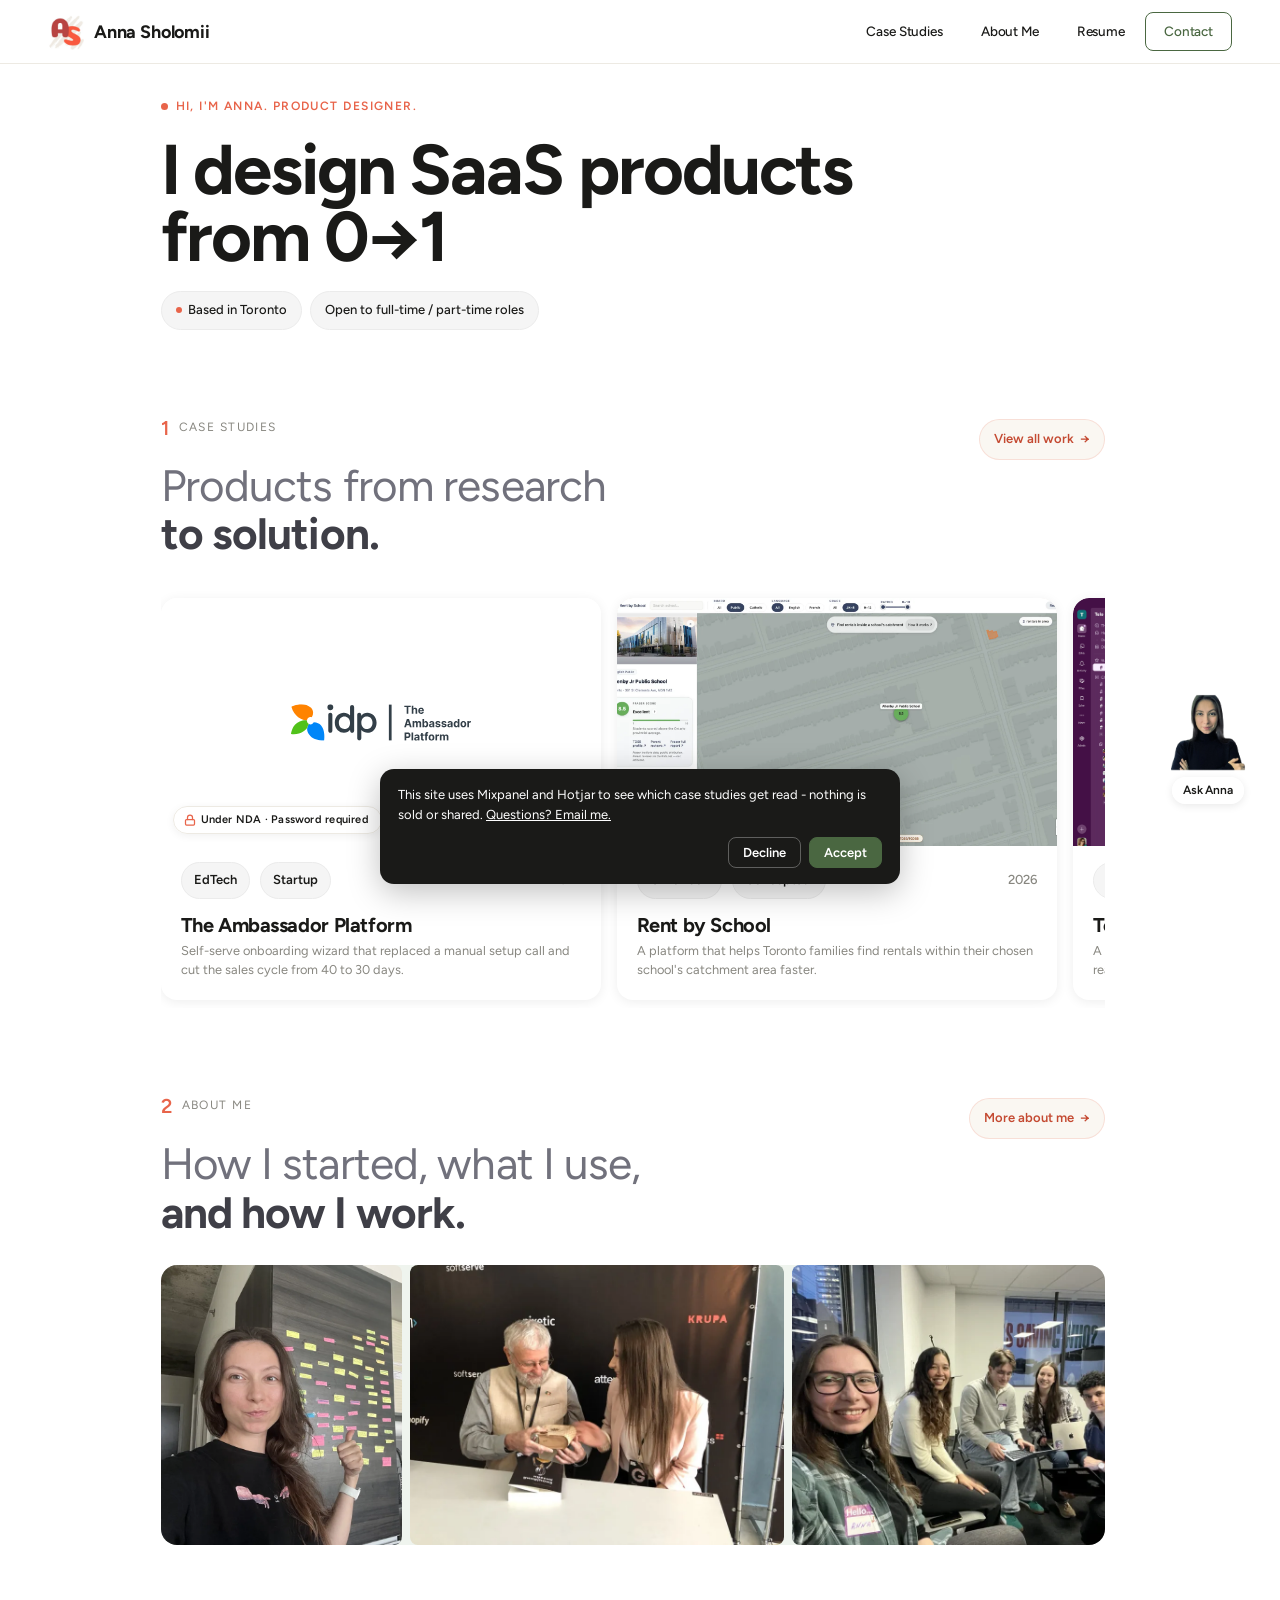
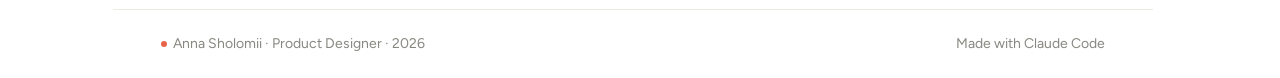
==== commit f6eab35a: "Add cookie consent gate; load Hotjar/Mixpanel only after opt-in" ====
--- a/index.html
+++ b/index.html
@@ -8,6 +8,8 @@
 <link rel="apple-touch-icon" href="/Logo_upd.webp?v=2" />
 <link href="https://fonts.googleapis.com/css2?family=Figtree:ital,wght@0,300;0,400;0,500;0,600;1,400&display=swap" rel="stylesheet">
 <link rel="stylesheet" href="styles.css?v=87">
+<!-- Cookie/tracking consent gate - loads Hotjar & Mixpanel only after Accept -->
+<script src="cookie-consent.js"></script>
 </head>
 <body>
 
@@ -331,5 +333,6 @@
   </a>
 </nav>
 <script>(function(){var l=0,n=document.querySelector(".bottom-nav");if(!n)return;window.addEventListener("scroll",function(){var y=window.scrollY;if(y>l+4)n.classList.add("nav-hidden");else if(y<l-4)n.classList.remove("nav-hidden");l=y},{passive:true})})();</script>
+  <script defer src="/_vercel/insights/script.js"></script>
 </body>
 </html>
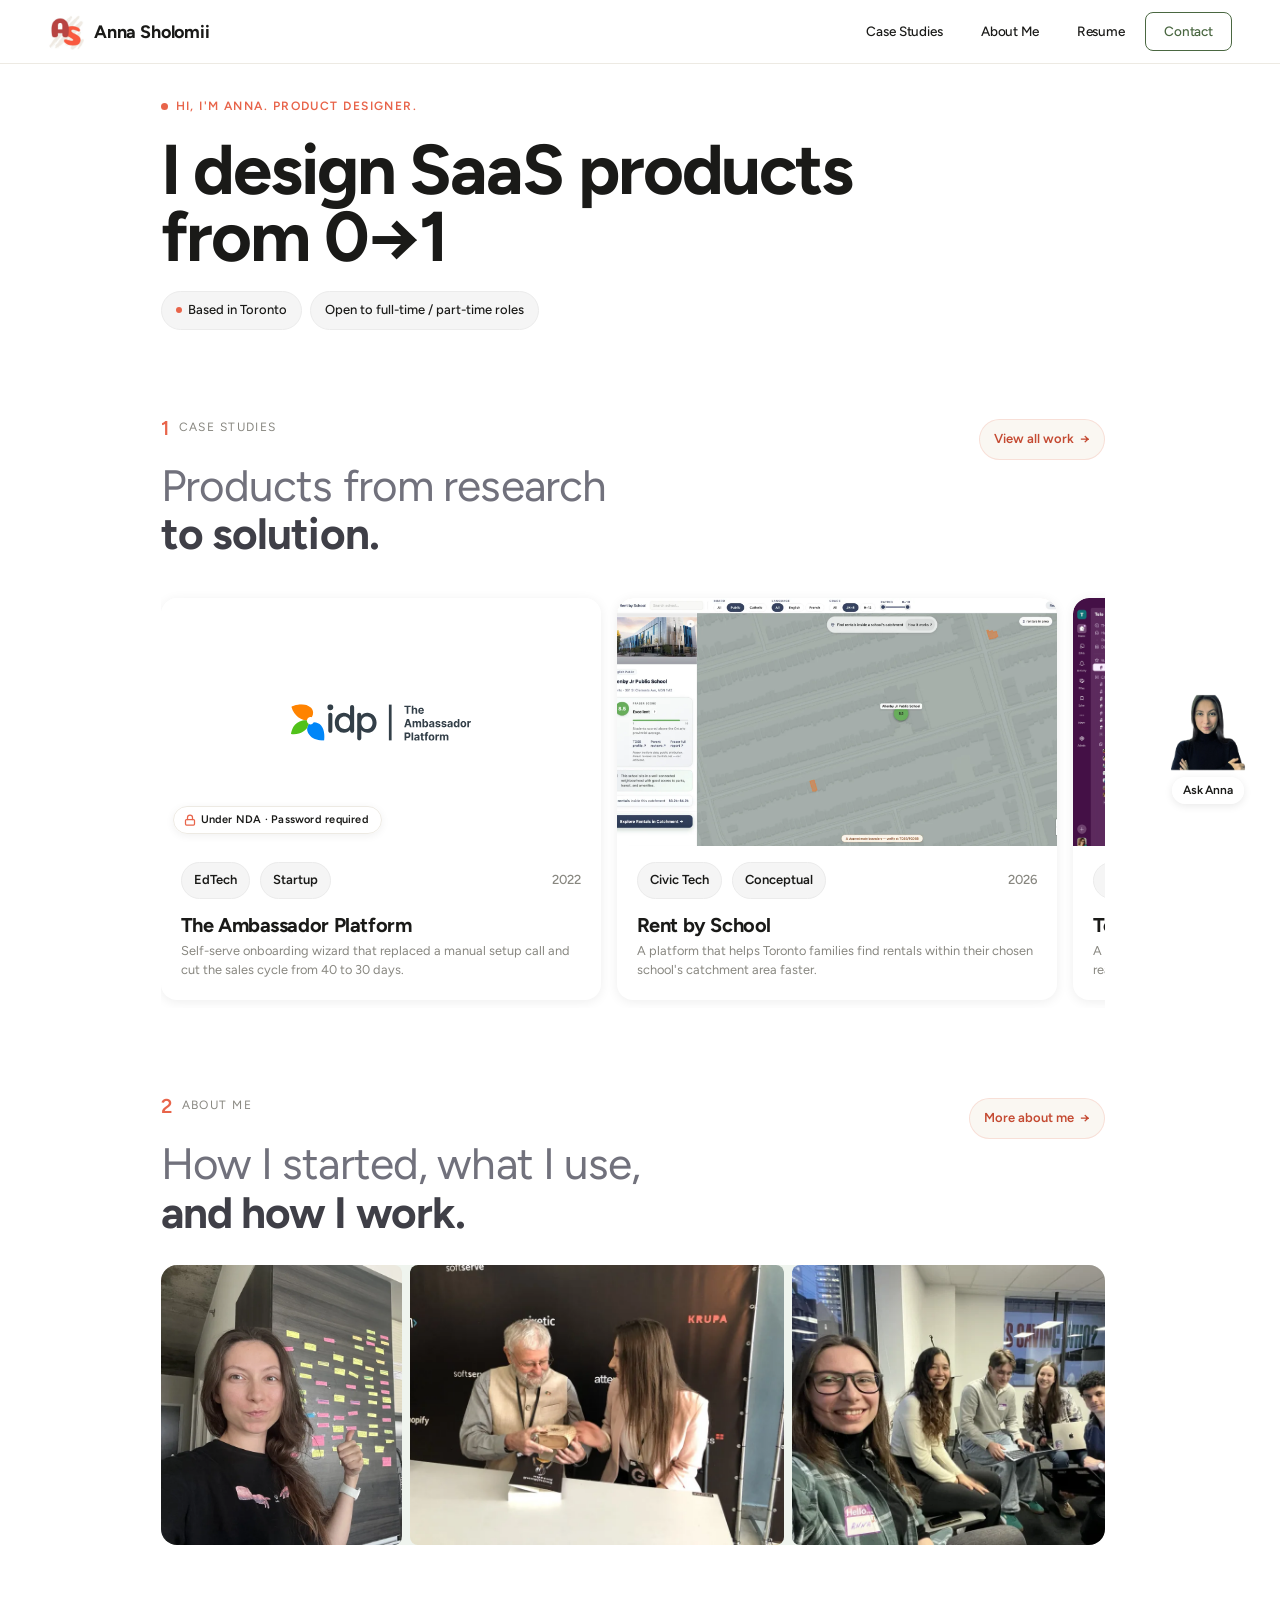
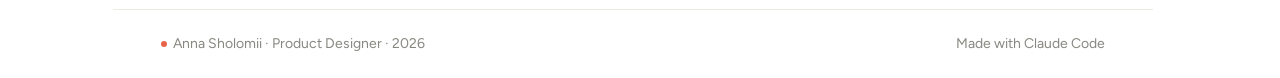
==== commit ff660ac6: "Remove Hotjar/Mixpanel tracking and cookie consent banner" ====
--- a/index.html
+++ b/index.html
@@ -8,8 +8,6 @@
 <link rel="apple-touch-icon" href="/Logo_upd.webp?v=2" />
 <link href="https://fonts.googleapis.com/css2?family=Figtree:ital,wght@0,300;0,400;0,500;0,600;1,400&display=swap" rel="stylesheet">
 <link rel="stylesheet" href="styles.css?v=87">
-<!-- Cookie/tracking consent gate - loads Hotjar & Mixpanel only after Accept -->
-<script src="cookie-consent.js"></script>
 </head>
 <body>
 
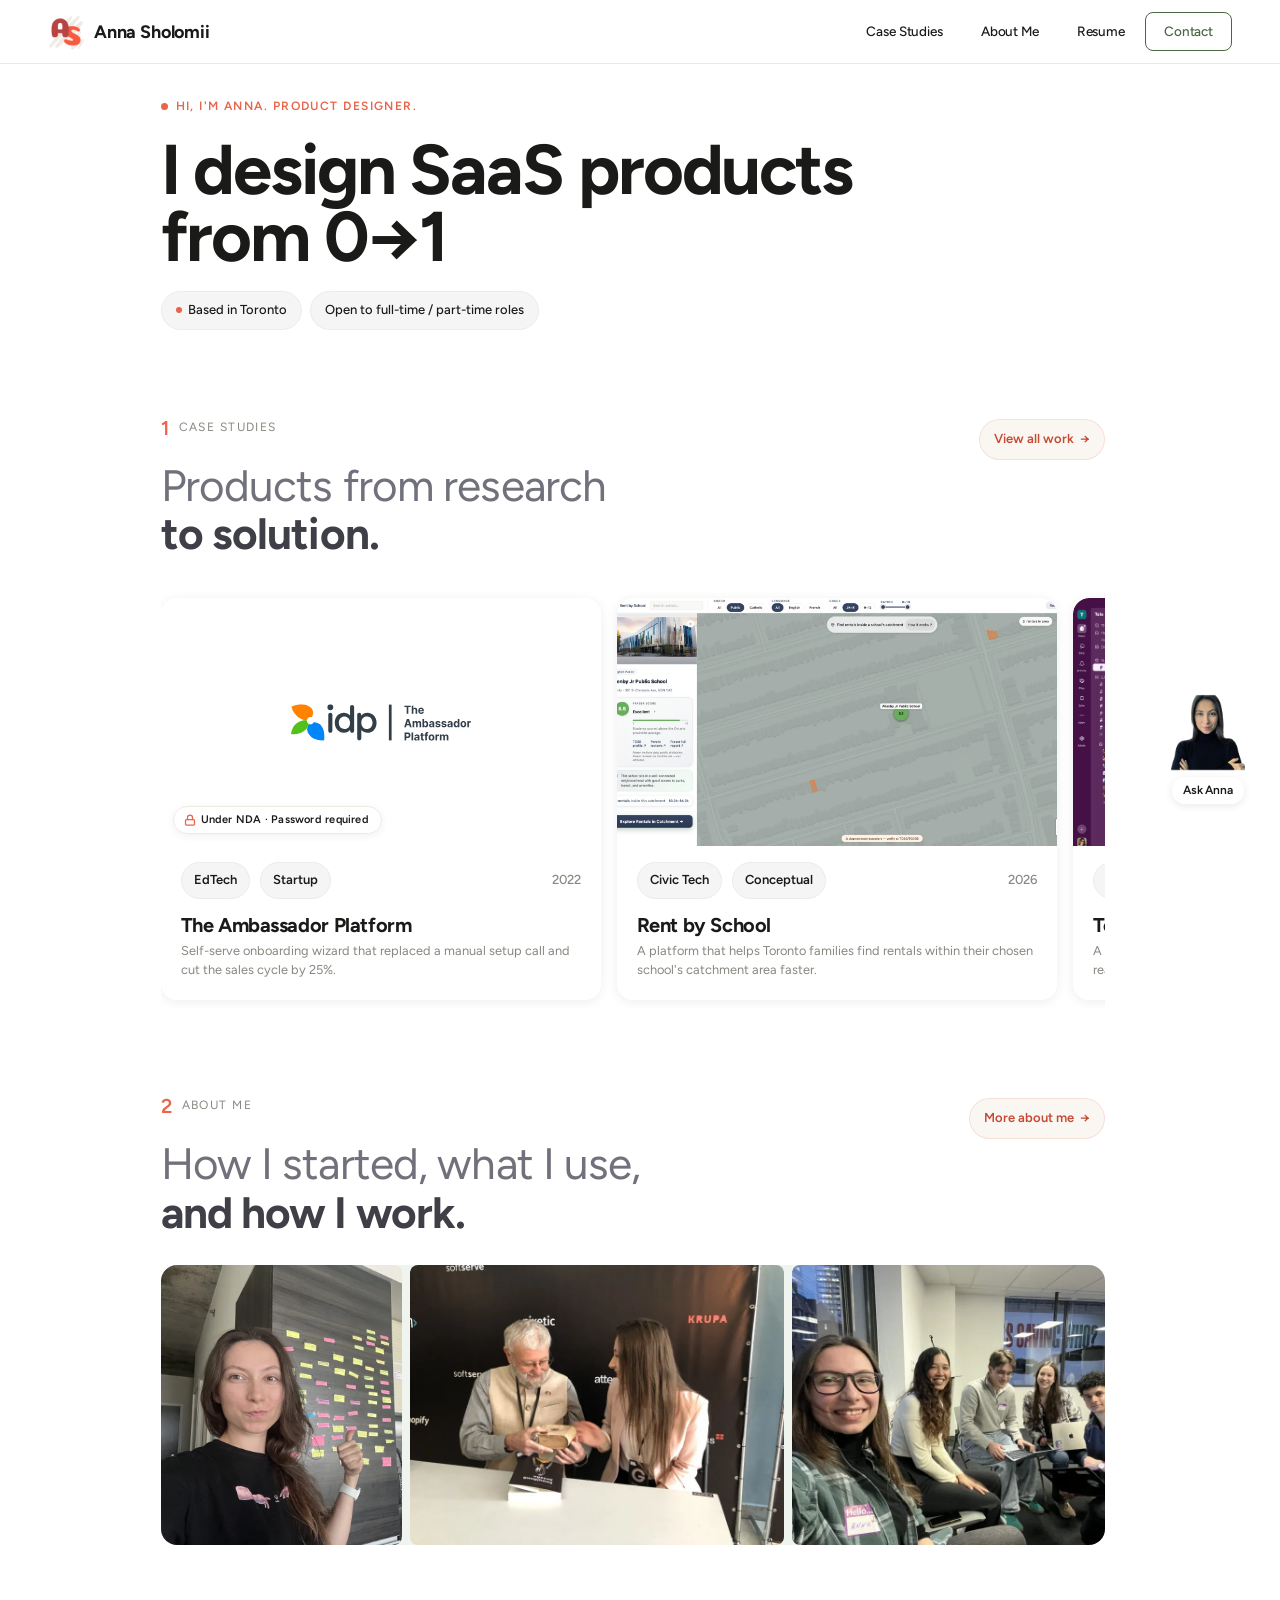
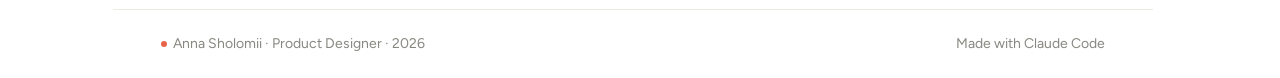
==== commit 82df1638: "Design consistency pass: unified tokens/radii/spacing, Ambassador-first preview marquees, Ask Anna b" ====
--- a/index.html
+++ b/index.html
@@ -61,7 +61,7 @@
             <div class="hcp-slide-info">
               <div class="cs-preview-tags"><span class="cs-preview-tag">EdTech</span><span class="cs-preview-tag">Startup</span><span class="cs-preview-tag cs-preview-tag--muted">2022</span></div>
               <h3 class="hcp-slide-title">The Ambassador Platform</h3>
-              <p class="hcp-slide-desc">Self-serve onboarding wizard that replaced a manual setup call and cut the sales cycle from 40 to 30 days.</p>
+              <p class="hcp-slide-desc">Self-serve onboarding wizard that replaced a manual setup call and cut the sales cycle by 25%.</p>
             </div>
           </a>
 
@@ -102,7 +102,7 @@
             <div class="hcp-slide-info">
               <div class="cs-preview-tags"><span class="cs-preview-tag">EdTech</span><span class="cs-preview-tag">Startup</span><span class="cs-preview-tag cs-preview-tag--muted">2022</span></div>
               <h3 class="hcp-slide-title">The Ambassador Platform</h3>
-              <p class="hcp-slide-desc">Self-serve onboarding wizard that replaced a manual setup call and cut the sales cycle from 40 to 30 days.</p>
+              <p class="hcp-slide-desc">Self-serve onboarding wizard that replaced a manual setup call and cut the sales cycle by 25%.</p>
             </div>
           </a>
 
@@ -247,7 +247,7 @@
 </div>
 <script>
 (function(){
-  var qa=[{k:["start","first","which case","begin","recommend"],a:"Start with <b>Rent by School</b> - civic tech I took from research through a working prototype, solo. <b>Telo</b> is a strong next read if B2B SaaS interests you: full process from discovery through solution. <b>The Ambassador Platform</b> is my longest shipped work - sole designer on a self-serve onboarding wizard that replaced manual setup calls and cut the sales cycle from 40 to 30 days."},{k:["kind of work","take on","what do you do","type of work","speciali"],a:"Product design end-to-end - discovery, research, interaction design, visual design, and sometimes front-end code. I work most often on B2B SaaS, though I've also done civic tech and EdTech. I care most about the point where a real problem becomes a real solution."},{k:["hire","available","open to","job","role","opportunity","work with"],a:"Yes - I'm actively looking for my next role. Product designer, ideally in a B2B SaaS team that cares about research and moves thoughtfully. The <b>contact page</b> is the best starting point, or anna.sholomii@gmail.com."},{k:["approach","process","how do you","method","design process","philosophy"],a:"Evidence-first. I start with real user behaviour - interviews, usage data, or existing research - before any solutions. Then I design, test, and iterate close to engineering. I keep process lean and decisions traceable back to something a real person said or did."}];
+  var qa=[{k:["start","first","which case","begin","recommend"],a:"Start with <b>Rent by School</b> - civic tech I took from research through a working prototype, solo. <b>Telo</b> is a strong next read if B2B SaaS interests you: full process from discovery through solution. <b>The Ambassador Platform</b> is my longest shipped work - sole designer on a self-serve onboarding wizard that replaced manual setup calls and cut the sales cycle by 25%."},{k:["kind of work","take on","what do you do","type of work","speciali"],a:"Product design end-to-end - discovery, research, interaction design, visual design, and sometimes front-end code. I work most often on B2B SaaS, though I've also done civic tech and EdTech. I care most about the point where a real problem becomes a real solution."},{k:["hire","available","open to","job","role","opportunity","work with"],a:"Yes - I'm actively looking for my next role. Product designer, ideally in a B2B SaaS team that cares about research and moves thoughtfully. The <b>contact page</b> is the best starting point, or anna.sholomii@gmail.com."},{k:["approach","process","how do you","method","design process","philosophy"],a:"Evidence-first. I start with real user behaviour - interviews, usage data, or existing research - before any solutions. Then I design, test, and iterate close to engineering. I keep process lean and decisions traceable back to something a real person said or did."}];
   var open=false;
   setTimeout(function(){
     if(!open&&!sessionStorage.getItem('bot-seen-index')){
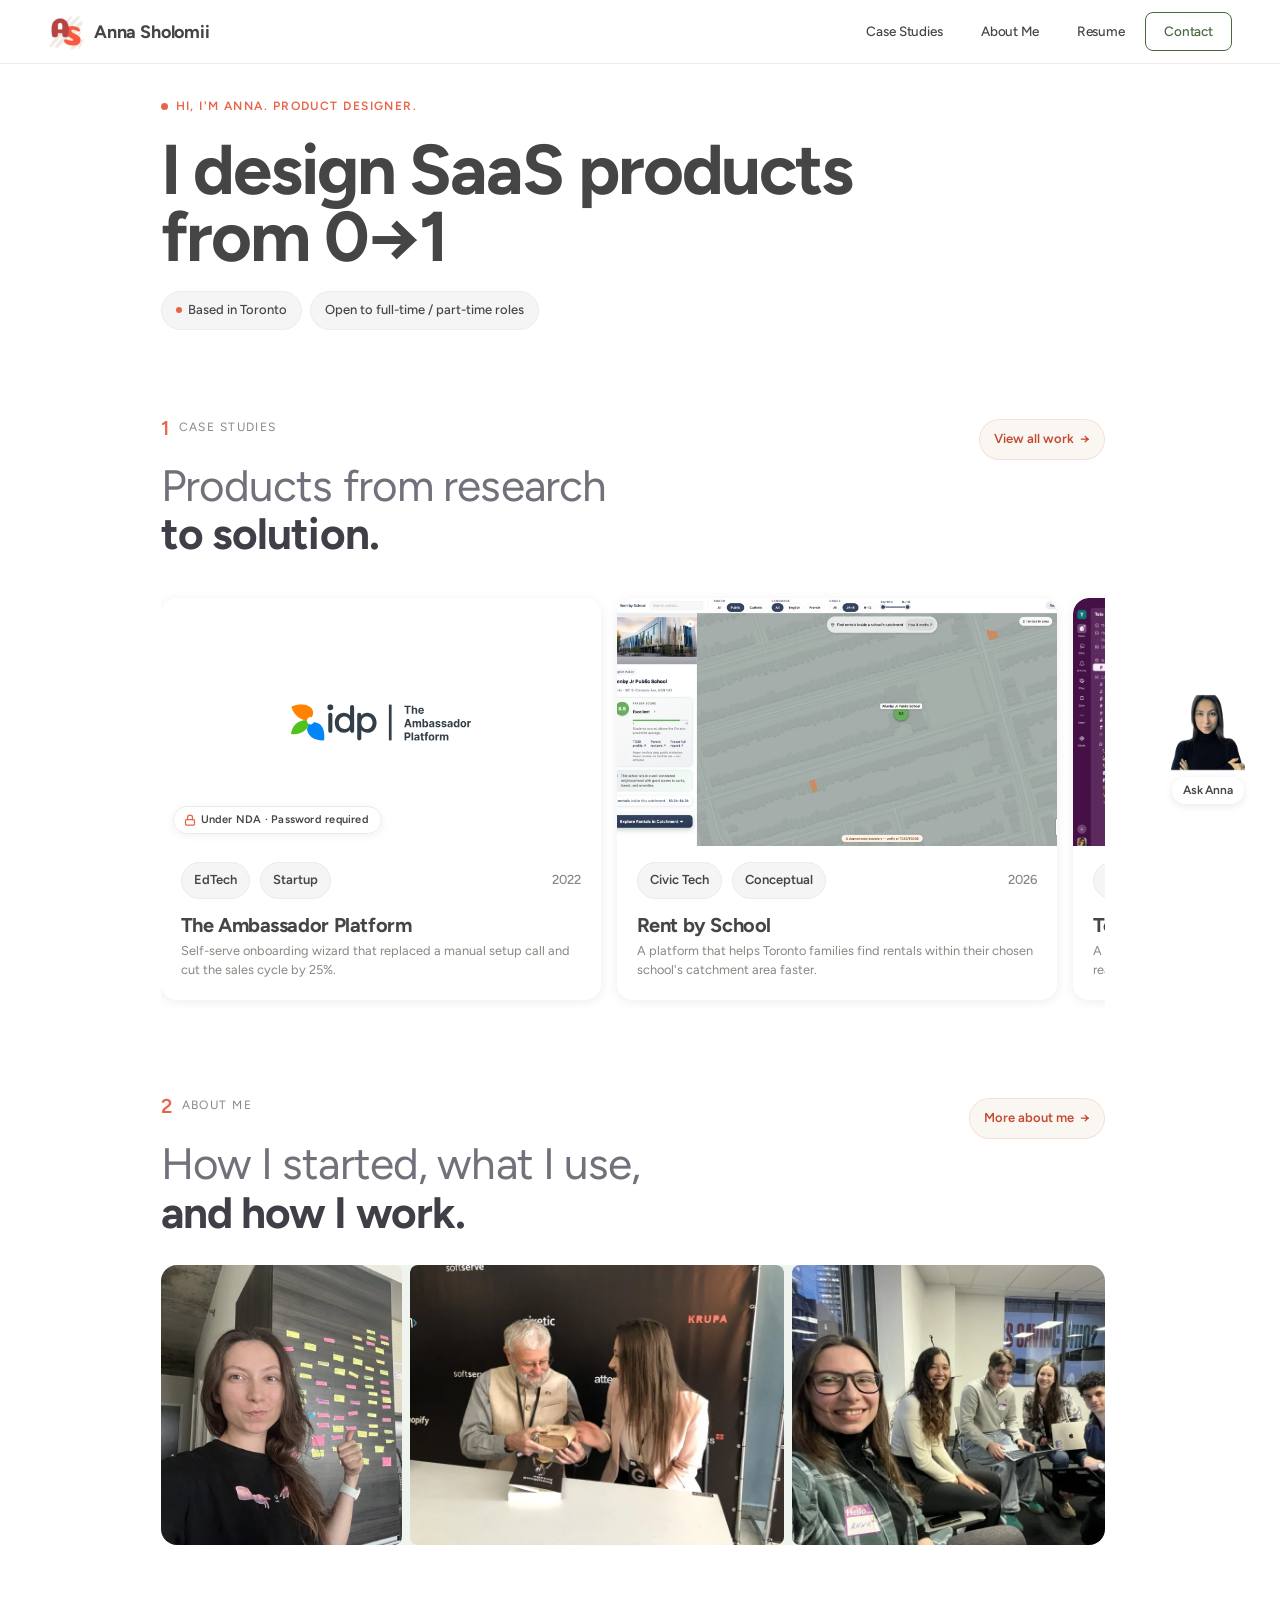
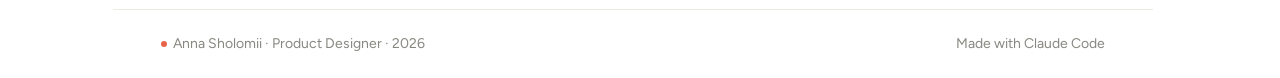
==== commit f0cc1043: "Lighten body text to soft charcoal (#454545), fix about.html footer bug, centralize color tokens int" ====
--- a/index.html
+++ b/index.html
@@ -7,6 +7,7 @@
 <link rel="icon" type="image/png" href="/Logo_upd.webp?v=2" />
 <link rel="apple-touch-icon" href="/Logo_upd.webp?v=2" />
 <link href="https://fonts.googleapis.com/css2?family=Figtree:ital,wght@0,300;0,400;0,500;0,600;1,400&display=swap" rel="stylesheet">
+<link rel="stylesheet" href="shared-tokens.css">
 <link rel="stylesheet" href="styles.css?v=87">
 </head>
 <body>
@@ -182,7 +183,7 @@
 <style>
 #anna-bot{position:fixed;bottom:96px;right:32px;z-index:500;display:flex;flex-direction:column;align-items:flex-end;gap:10px}
 .bot-trigger-wrap{display:flex;flex-direction:column;align-items:center;gap:5px;cursor:pointer}
-.bot-ask-label{font-family:'Figtree',sans-serif;font-size:0.75rem;font-weight:600;color:var(--color-ink,#1A1A18);letter-spacing:-.01em;background:rgba(255,255,255,.88);-webkit-backdrop-filter:blur(6px);backdrop-filter:blur(6px);padding:3px 11px;border-radius:999px;box-shadow:0 2px 8px rgba(0,0,0,.09);white-space:nowrap}
+.bot-ask-label{font-family:'Figtree',sans-serif;font-size:0.75rem;font-weight:600;color:var(--color-ink,#454545);letter-spacing:-.01em;background:rgba(255,255,255,.88);-webkit-backdrop-filter:blur(6px);backdrop-filter:blur(6px);padding:3px 11px;border-radius:999px;box-shadow:0 2px 8px rgba(0,0,0,.09);white-space:nowrap}
 .bot-trigger{width:80px;height:92px;border:none;cursor:pointer;box-shadow:none;transition:transform .2s;position:relative;flex-shrink:0;padding:0;background:transparent;display:flex;align-items:center;justify-content:center;overflow:visible}
 .bot-trigger:hover{transform:scale(1.06);transform-origin:center bottom}
 .bot-trigger img{width:80px;height:88px;object-fit:contain;object-position:center top;display:block;flex-shrink:0}
@@ -195,20 +196,20 @@
 .bot-head{display:flex;align-items:center;gap:10px;padding:16px 18px;border-bottom:1px solid #EDEAE3;background:#FAF7F2}
 .bot-head img{width:36px;height:36px;object-fit:contain;flex-shrink:0}
 .bot-head-text{flex:1}
-.bot-head-name{font-size:0.9375rem;font-weight:700;color:#1A1A18;letter-spacing:-.01em}
+.bot-head-name{font-size:0.9375rem;font-weight:700;color:#454545;letter-spacing:-.01em}
 .bot-head-sub{font-size:0.75rem;color:#888780;margin-top:1px}
 .bot-close{background:none;border:none;cursor:pointer;color:#888780;font-size:1.25rem;line-height:1;padding:4px;border-radius:8px;transition:background .15s}
-.bot-close:hover{background:#EDEAE3;color:#1A1A18}
+.bot-close:hover{background:#EDEAE3;color:#454545}
 .bot-messages{flex:1;overflow-y:auto;padding:16px;display:flex;flex-direction:column;gap:10px;min-height:100px;max-height:260px}
-.bot-msg{background:#FAF7F2;border:1px solid #EDEAE3;border-radius:12px 12px 12px 4px;padding:10px 13px;font-size:0.875rem;line-height:1.6;color:#1A1A18;animation:msgIn .2s ease}
+.bot-msg{background:#FAF7F2;border:1px solid #EDEAE3;border-radius:12px 12px 12px 4px;padding:10px 13px;font-size:0.875rem;line-height:1.6;color:#454545;animation:msgIn .2s ease}
 .bot-msg b{color:#4A6741}
 .bot-user-msg{background:#4A6741;color:#fff;border-radius:12px 12px 4px 12px;padding:10px 13px;font-size:0.875rem;line-height:1.6;align-self:flex-end;border:none}
 @keyframes msgIn{from{opacity:0;transform:translateY(4px)}to{opacity:1;transform:none}}
 .bot-chips{padding:0 16px 12px;display:flex;flex-direction:column;gap:6px}
-.bot-chip{background:none;border:1px solid #EDEAE3;border-radius:8px;padding:8px 12px;font-family:'Figtree',sans-serif;font-size:0.875rem;font-weight:500;color:#1A1A18;cursor:pointer;text-align:left;transition:background .15s,border-color .15s;line-height:1.3}
+.bot-chip{background:none;border:1px solid #EDEAE3;border-radius:8px;padding:8px 12px;font-family:'Figtree',sans-serif;font-size:0.875rem;font-weight:500;color:#454545;cursor:pointer;text-align:left;transition:background .15s,border-color .15s;line-height:1.3}
 .bot-chip:hover{background:#FAF7F2;border-color:#D4C5B0}
 .bot-input-row{display:flex;gap:8px;padding:12px 16px;border-top:1px solid #EDEAE3;background:#FAF7F2}
-.bot-input{flex:1;border:1px solid #EDEAE3;border-radius:8px;padding:8px 12px;font-family:'Figtree',sans-serif;font-size:0.875rem;color:#1A1A18;background:#fff;outline:none;transition:border-color .15s}
+.bot-input{flex:1;border:1px solid #EDEAE3;border-radius:8px;padding:8px 12px;font-family:'Figtree',sans-serif;font-size:0.875rem;color:#454545;background:#fff;outline:none;transition:border-color .15s}
 .bot-input:focus{border-color:#4A6741}
 .bot-send{background:#4A6741;color:#fff;border:none;border-radius:8px;width:34px;height:34px;cursor:pointer;display:flex;align-items:center;justify-content:center;flex-shrink:0;transition:opacity .15s}
 .bot-send:hover{opacity:.85}
--- a/shared-tokens.css
+++ b/shared-tokens.css
@@ -0,0 +1,12 @@
+/* Shared color tokens - single source of truth for the whole portfolio.
+   Every page links this before its own stylesheet/inline styles, so a
+   palette change (like the ink color) only needs to happen here once.
+   Note: ambassador-case-study.html is excluded on purpose - it's built as
+   one self-contained encrypted file (see _private/README.md) and can't
+   depend on an external stylesheet, so its token block stays inline. */
+:root{
+  --color-coral:#E8644A;--color-coral-dark:#C44A32;--color-coral-tint:#FADBD4;
+  --color-ink:#454545;--color-mute:#71717C;--color-stone:#888780;--color-linen:#EDEAE3;
+  --color-cream:#FAF7F2;--color-white:#FFFFFF;
+  --color-sage:#B5C4B1;--color-sage-dark:#4A6741;--color-sand:#D4C5B0;--color-lavender:#C5C0D4;
+}
--- a/styles.css
+++ b/styles.css
@@ -1,7 +1,6 @@
 *,*::before,*::after{box-sizing:border-box;margin:0;padding:0}
 :root{
   --color-coral:#E8644A;--color-coral-dark:#C44A32;--color-coral-tint:#FADBD4;
-  --color-ink:#1A1A18;--color-mute:#71717C;--color-stone:#888780;--color-linen:#EDEAE3;
   --color-cream:#FAF7F2;--color-white:#FFFFFF;
   --color-sage:#B5C4B1;--color-sage-dark:#4A6741;--color-sand:#D4C5B0;--color-lavender:#C5C0D4;
   --green:#1a7a3b;--wide:1040px
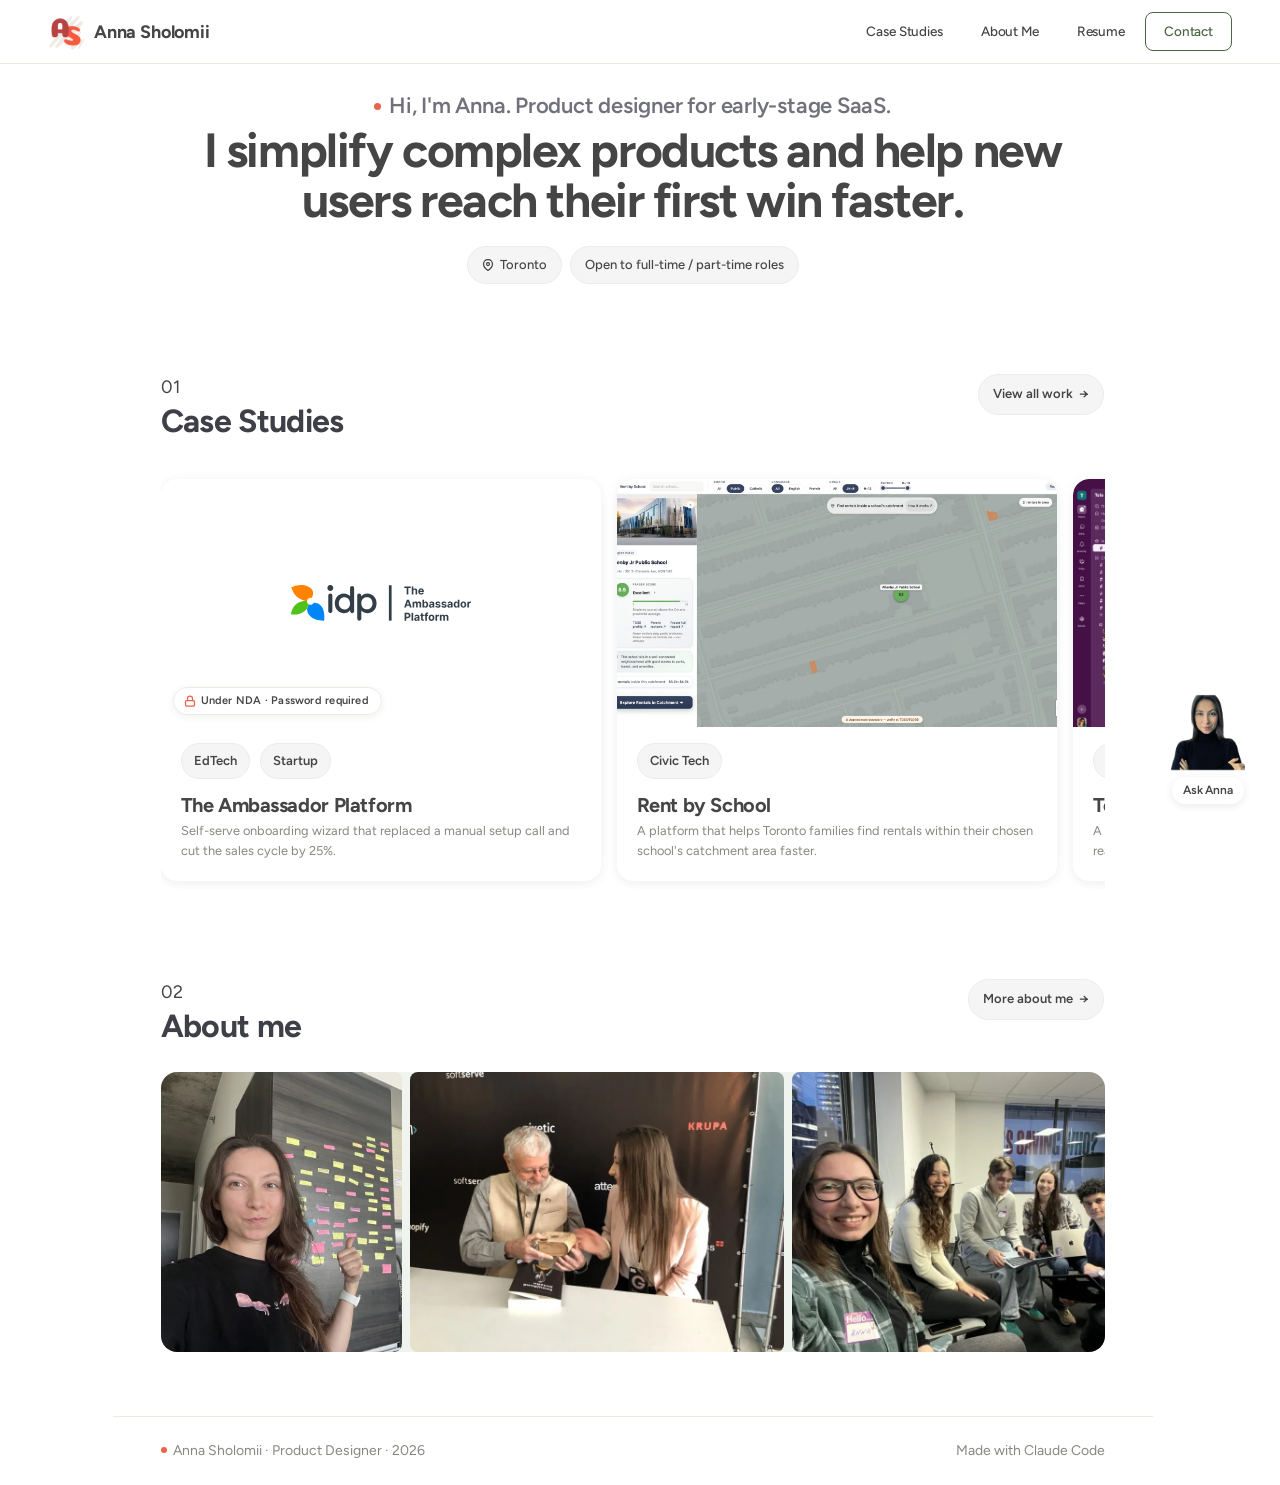
==== commit f1ff6892: "Update hero copy, section titles, and clean up tags/year chips" ====
--- a/index.html
+++ b/index.html
@@ -26,10 +26,9 @@
 
 <main class="home-main">
   <div class="home-hero">
-    <div class="story-eyebrow"><span class="story-dot story-dot--pulse"></span>Hi, I'm Anna. Product Designer.</div>
-    <h1 class="contact-heading">I design SaaS products<br><em>from 0→1</em></h1>
+    <h1 class="contact-heading home-hero-title"><span class="home-hero-kicker-line"><span class="story-dot story-dot--pulse"></span>Hi, I'm Anna. Product designer for early-stage SaaS.</span><span class="home-hero-main-line">I simplify complex products and help new users reach their first win faster.</span></h1>
     <div class="story-tags home-hero-tags">
-      <span class="story-tag"><span class="story-dot"></span>Based in Toronto</span>
+      <span class="story-tag"><svg width="12" height="12" viewBox="0 0 24 24" fill="none" stroke="currentColor" stroke-width="2.5" stroke-linecap="round" stroke-linejoin="round" aria-hidden="true"><path d="M21 10c0 7-9 13-9 13s-9-6-9-13a9 9 0 0 1 18 0z"/><circle cx="12" cy="10" r="3"/></svg>Toronto</span>
       <span class="story-tag">Open to full-time / part-time roles</span>
     </div>
   </div>
@@ -38,12 +37,10 @@
   <section class="home-section">
     <div class="home-section-head">
       <div class="home-section-intro">
-        <div class="story-beat-num home-section-num">
-          <span class="n">1</span>
-          <span class="l">Case Studies</span>
-        </div>
-        <h2 class="home-section-h">Products from research<br><em>to solution.</em></h2>
-      </div>
+        <span class="home-section-index">01</span>
+        <h2 class="home-section-h"><em>Case Studies</em></h2>
+      </div>
+      <span class="home-section-line" aria-hidden="true"></span>
       <a href="work.html" class="cs-preview-more">View all work <span aria-hidden="true">→</span></a>
     </div>
 
@@ -60,7 +57,7 @@
               <div class="hcp-img-overlay"><span class="hcp-glass-btn"><svg width="11" height="11" viewBox="0 0 24 24" fill="none" stroke="currentColor" stroke-width="2.5" stroke-linecap="round" stroke-linejoin="round"><rect x="3" y="11" width="18" height="11" rx="2" ry="2"/><path d="M7 11V7a5 5 0 0 1 10 0v4"/></svg>Under NDA · Password required</span></div>
             </div>
             <div class="hcp-slide-info">
-              <div class="cs-preview-tags"><span class="cs-preview-tag">EdTech</span><span class="cs-preview-tag">Startup</span><span class="cs-preview-tag cs-preview-tag--muted">2022</span></div>
+              <div class="cs-preview-tags"><span class="cs-preview-tag">EdTech</span><span class="cs-preview-tag">Startup</span></div>
               <h3 class="hcp-slide-title">The Ambassador Platform</h3>
               <p class="hcp-slide-desc">Self-serve onboarding wizard that replaced a manual setup call and cut the sales cycle by 25%.</p>
             </div>
@@ -73,7 +70,7 @@
               <div class="hcp-img-overlay"><span class="hcp-glass-btn"><svg width="11" height="11" viewBox="0 0 24 24" fill="none" stroke="currentColor" stroke-width="2.5" stroke-linecap="round" stroke-linejoin="round"><path d="M5 12h14M12 5l7 7-7 7"/></svg>View case study</span></div>
             </div>
             <div class="hcp-slide-info">
-              <div class="cs-preview-tags"><span class="cs-preview-tag">Civic Tech</span><span class="cs-preview-tag">Conceptual</span><span class="cs-preview-tag cs-preview-tag--muted">2026</span></div>
+              <div class="cs-preview-tags"><span class="cs-preview-tag">Civic Tech</span></div>
               <h3 class="hcp-slide-title">Rent by School</h3>
               <p class="hcp-slide-desc">A platform that helps Toronto families find rentals within their chosen school's catchment area faster.</p>
             </div>
@@ -85,7 +82,7 @@
               <div class="hcp-img-overlay"><span class="hcp-glass-btn"><svg width="11" height="11" viewBox="0 0 24 24" fill="none" stroke="currentColor" stroke-width="2.5" stroke-linecap="round" stroke-linejoin="round"><path d="M5 12h14M12 5l7 7-7 7"/></svg>View case study</span></div>
             </div>
             <div class="hcp-slide-info">
-              <div class="cs-preview-tags"><span class="cs-preview-tag">B2B SaaS</span><span class="cs-preview-tag">Conceptual</span><span class="cs-preview-tag cs-preview-tag--muted">2026</span></div>
+              <div class="cs-preview-tags"><span class="cs-preview-tag">B2B SaaS</span><span class="cs-preview-tag">Conceptual</span></div>
               <h3 class="hcp-slide-title">Telo</h3>
               <p class="hcp-slide-desc">A Slack-native alert that tells SaaS founders whether a metric drop is real and what to do next, reducing decision-making time.</p>
             </div>
@@ -101,7 +98,7 @@
               <div class="hcp-img-overlay"><span class="hcp-glass-btn"><svg width="11" height="11" viewBox="0 0 24 24" fill="none" stroke="currentColor" stroke-width="2.5" stroke-linecap="round" stroke-linejoin="round"><rect x="3" y="11" width="18" height="11" rx="2" ry="2"/><path d="M7 11V7a5 5 0 0 1 10 0v4"/></svg>Under NDA · Password required</span></div>
             </div>
             <div class="hcp-slide-info">
-              <div class="cs-preview-tags"><span class="cs-preview-tag">EdTech</span><span class="cs-preview-tag">Startup</span><span class="cs-preview-tag cs-preview-tag--muted">2022</span></div>
+              <div class="cs-preview-tags"><span class="cs-preview-tag">EdTech</span><span class="cs-preview-tag">Startup</span></div>
               <h3 class="hcp-slide-title">The Ambassador Platform</h3>
               <p class="hcp-slide-desc">Self-serve onboarding wizard that replaced a manual setup call and cut the sales cycle by 25%.</p>
             </div>
@@ -113,7 +110,7 @@
               <div class="hcp-img-overlay"><span class="hcp-glass-btn"><svg width="11" height="11" viewBox="0 0 24 24" fill="none" stroke="currentColor" stroke-width="2.5" stroke-linecap="round" stroke-linejoin="round"><path d="M5 12h14M12 5l7 7-7 7"/></svg>View case study</span></div>
             </div>
             <div class="hcp-slide-info">
-              <div class="cs-preview-tags"><span class="cs-preview-tag">Civic Tech</span><span class="cs-preview-tag">Conceptual</span><span class="cs-preview-tag cs-preview-tag--muted">2026</span></div>
+              <div class="cs-preview-tags"><span class="cs-preview-tag">Civic Tech</span></div>
               <h3 class="hcp-slide-title">Rent by School</h3>
               <p class="hcp-slide-desc">A platform that helps Toronto families find rentals within their chosen school's catchment area faster.</p>
             </div>
@@ -125,7 +122,7 @@
               <div class="hcp-img-overlay"><span class="hcp-glass-btn"><svg width="11" height="11" viewBox="0 0 24 24" fill="none" stroke="currentColor" stroke-width="2.5" stroke-linecap="round" stroke-linejoin="round"><path d="M5 12h14M12 5l7 7-7 7"/></svg>View case study</span></div>
             </div>
             <div class="hcp-slide-info">
-              <div class="cs-preview-tags"><span class="cs-preview-tag">B2B SaaS</span><span class="cs-preview-tag">Conceptual</span><span class="cs-preview-tag cs-preview-tag--muted">2026</span></div>
+              <div class="cs-preview-tags"><span class="cs-preview-tag">B2B SaaS</span><span class="cs-preview-tag">Conceptual</span></div>
               <h3 class="hcp-slide-title">Telo</h3>
               <p class="hcp-slide-desc">A Slack-native alert that tells SaaS founders whether a metric drop is real and what to do next, reducing decision-making time.</p>
             </div>
@@ -139,12 +136,10 @@
   <section class="home-section home-section--anna">
     <div class="home-section-head">
       <div class="home-section-intro">
-        <div class="story-beat-num home-section-num">
-          <span class="n">2</span>
-          <span class="l">About me</span>
-        </div>
-        <h2 class="home-section-h">How I started, what I use,<br><em>and how I work.</em></h2>
-      </div>
+        <span class="home-section-index">02</span>
+        <h2 class="home-section-h"><em>About me</em></h2>
+      </div>
+      <span class="home-section-line" aria-hidden="true"></span>
       <a href="about.html" class="cs-preview-more">More about me <span aria-hidden="true">→</span></a>
     </div>
     <a class="home-anna-panel" href="about.html">
--- a/styles.css
+++ b/styles.css
@@ -525,9 +525,13 @@
   margin-left:auto;margin-right:auto;
   padding:32px 48px 24px;
 }
-.home-hero .story-eyebrow{margin-bottom:20px}
-.home-hero .story-tags{margin-top:20px;margin-bottom:0}
+.home-hero .story-tags{margin-top:20px;margin-bottom:0;justify-content:center}
 .home-hero .contact-body{margin-bottom:0;max-width:560px}
+.home-hero .contact-heading{text-align:center;font-size:clamp(1rem,4.5vw,3rem)}
+.home-hero-main-line{display:block;line-height:1.05;margin-top:0}
+.home-hero-kicker-line{display:flex;align-items:center;justify-content:center;gap:8px;font-size:clamp(0.75rem,3vw,1.375rem);font-weight:600;color:var(--color-mute);margin-bottom:8px;letter-spacing:-.01em;max-width:100%}
+.home-hero-title{display:flex;flex-direction:column;align-items:center;width:100%}
+.home-hero-main-line{max-width:100%}
 .home-greeting{
   font-family:'Figtree',sans-serif;
   font-size:clamp(0.75rem,1vw,0.875rem);
@@ -590,6 +594,7 @@
 }
 .home-section-intro{display:flex;flex-direction:column;align-items:flex-start;gap:0;max-width:640px}
 .home-section-num{margin-bottom:24px;align-items:center;gap:10px}
+.home-section-h{font-size:clamp(1.5rem,2.6vw,2rem)}
 .home-section-h em{color:#3F3F47;font-weight:700;font-style:normal}
 .home-section-head .cs-preview-more{flex-shrink:0;margin-top:0.15em}
 .home-section--anna .home-section-head{margin-bottom:28px}
@@ -710,14 +715,14 @@
   display:inline-flex;align-items:center;gap:6px;flex-shrink:0;
   padding:8px 14px;border-radius:999px;
   font-family:'Figtree',sans-serif;font-size:0.8125rem;font-weight:600;
-  color:var(--color-coral-dark);text-decoration:none;
-  background:var(--color-cream);border:1px solid rgba(232,100,74,.16);
+  color:var(--color-ink);text-decoration:none;
+  background:#F5F5F5;border:1px solid #EBEBEB;
   transition:background .2s ease,border-color .2s ease,color .2s ease,gap .18s ease;
   box-shadow:none;
 }
 .cs-preview-more:hover{
-  background:var(--color-coral-tint);border-color:rgba(232,100,74,.28);
-  color:var(--color-coral);gap:9px;
+  background:#EDEAE3;border-color:#D4C5B0;
+  color:var(--color-ink);gap:9px;
 }
 
 @media(prefers-reduced-motion:reduce){
